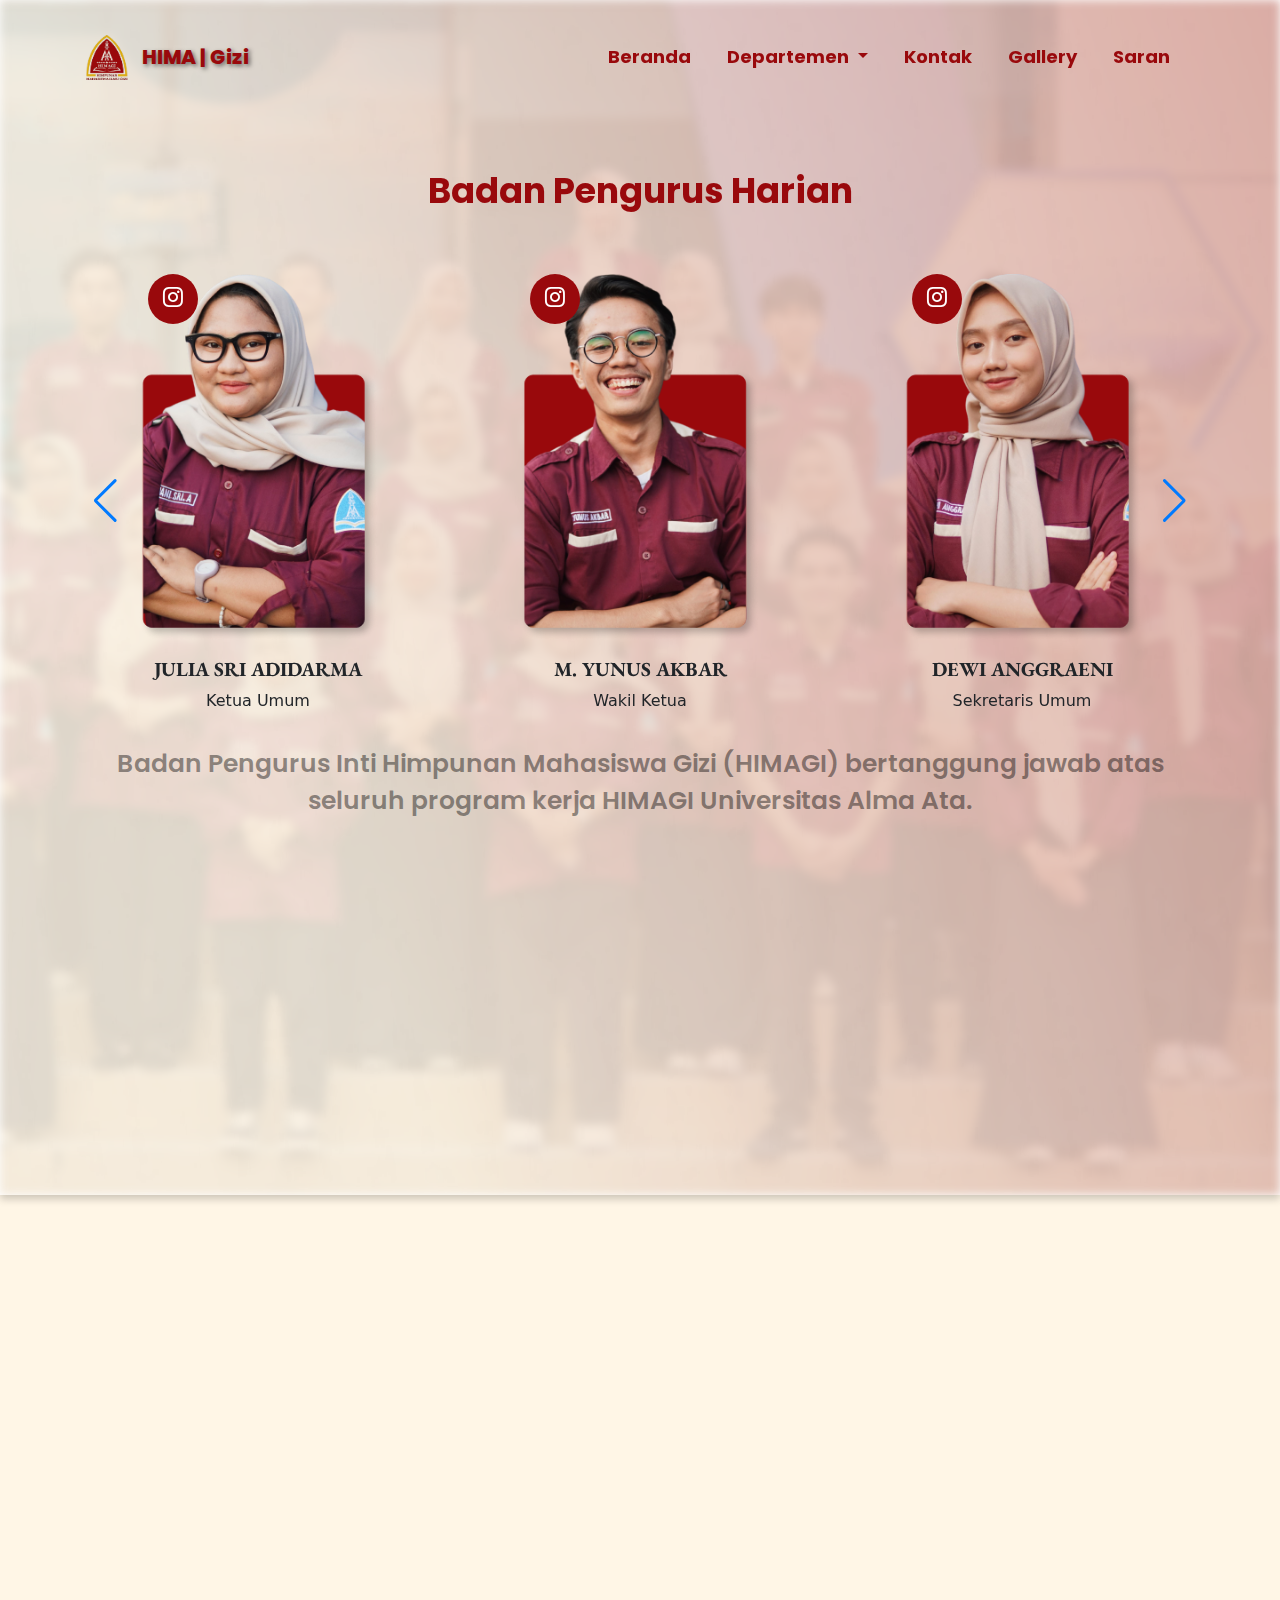
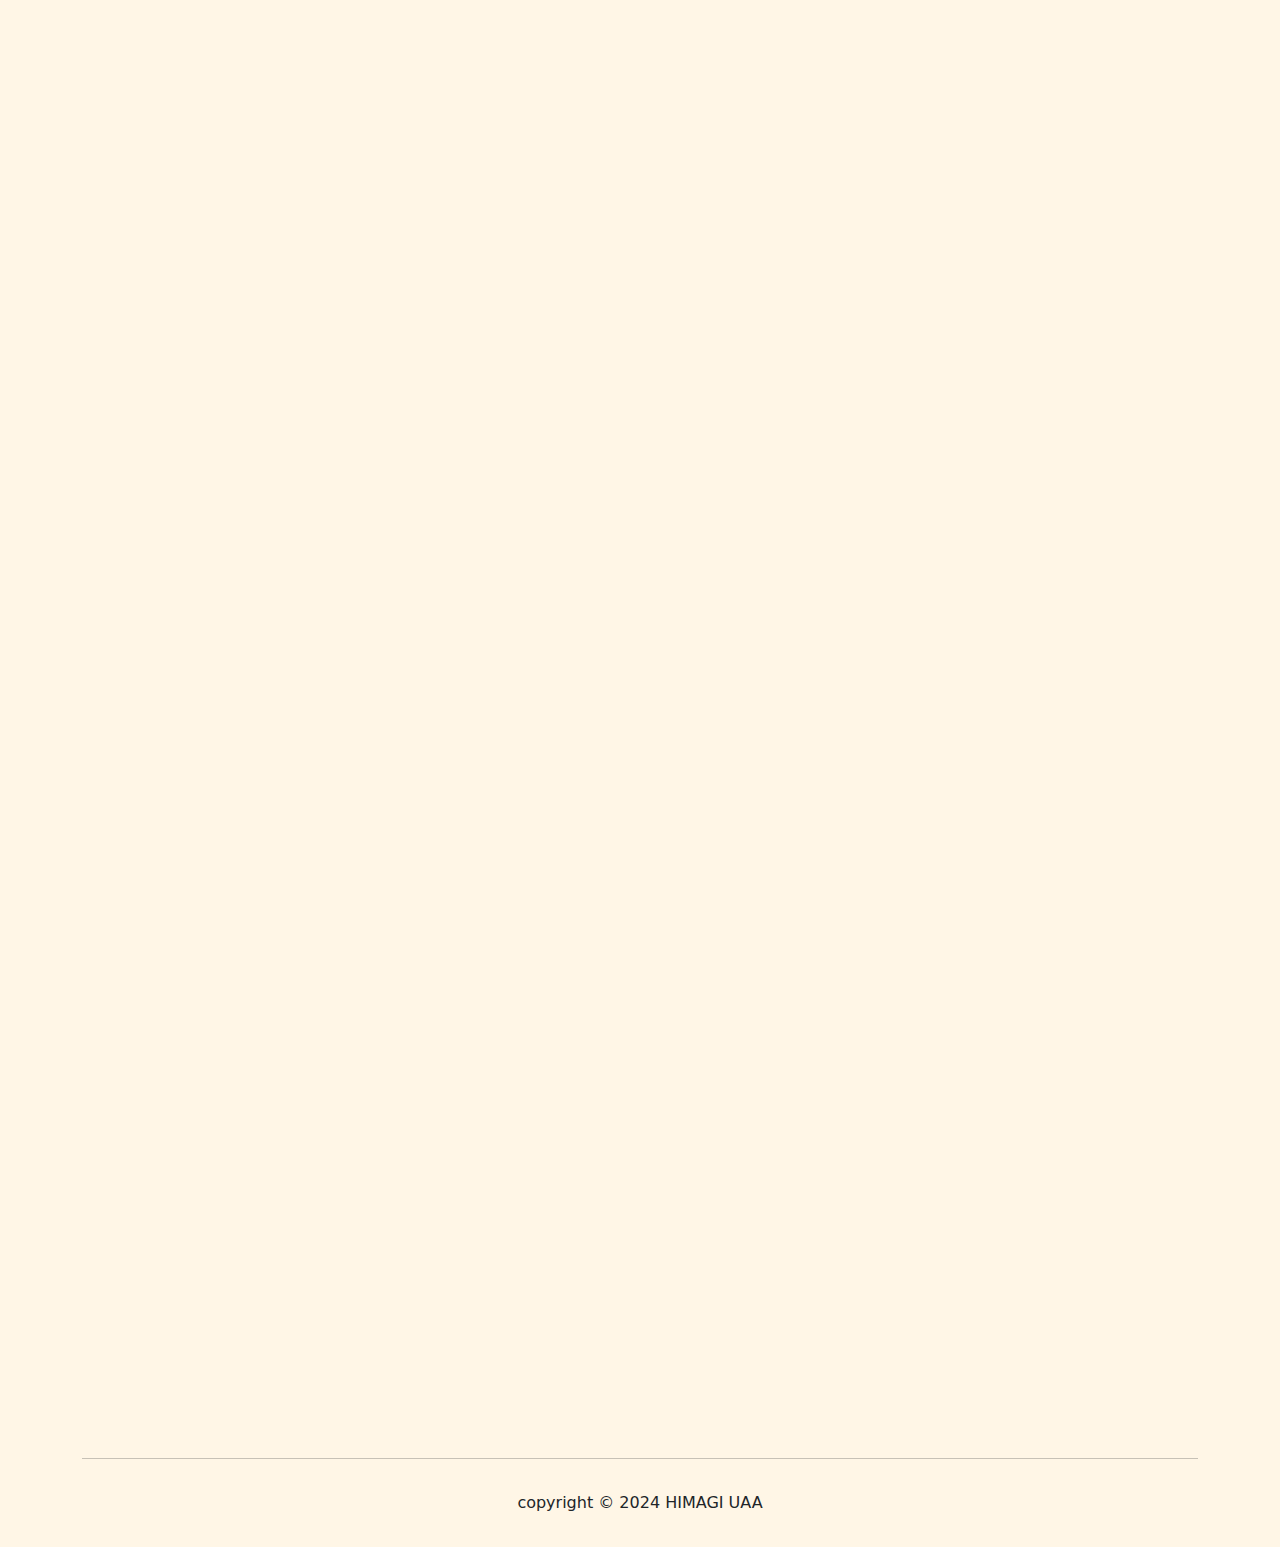
==== BPH.html @ 3f2b909d "Web HimagiUAA First Commit" ====
<!DOCTYPE html>
<html lang="en">

<head>
    <meta charset="UTF-8">
    <meta name="viewport" content="width=device-width, initial-scale=1.0">
    <title>Badan Pengurus Harian</title>

    <link rel="icon" type="image/x-icon" href="assets/logo.png">
    <link rel="stylesheet" href="css/style.css">
    <link rel="stylesheet" href="css/responsif.css">
    <link rel="stylesheet" href="css/style-divisi.css">
    <link rel="shortcut icon" href="assets/LogoHimaPSY.png" type="image/x-icon">

    <!-- bootstrap -->
    <link href="https://cdn.jsdelivr.net/npm/bootstrap@5.3.3/dist/css/bootstrap.min.css" rel="stylesheet"
        integrity="sha384-QWTKZyjpPEjISv5WaRU9OFeRpok6YctnYmDr5pNlyT2bRjXh0JMhjY6hW+ALEwIH" crossorigin="anonymous">
    <script src="https://cdn.jsdelivr.net/npm/bootstrap@5.3.3/dist/js/bootstrap.bundle.min.js"
        integrity="sha384-YvpcrYf0tY3lHB60NNkmXc5s9fDVZLESaAA55NDzOxhy9GkcIdslK1eN7N6jIeHz"
        crossorigin="anonymous"></script>

    <!-- Boostrap Icons -->
    <link rel="stylesheet" href="https://cdn.jsdelivr.net/npm/bootstrap-icons@1.11.3/font/bootstrap-icons.min.css">

    <!-- Hover CSS -->
    <link rel="stylesheet" href="css/hover-min.css">
    <link rel="stylesheet" href="css/hover.css">

    <!-- AOS -->
    <link rel="stylesheet" href="https://unpkg.com/aos@next/dist/aos.css" />

    <!-- Swiper Js -->
    <link rel="stylesheet" href="https://cdn.jsdelivr.net/npm/swiper@11/swiper-bundle.min.css" />

    <!-- Google Font -->
    <link rel="preconnect" href="https://fonts.googleapis.com">
    <link rel="preconnect" href="https://fonts.gstatic.com" crossorigin>
    <link
        href="https://fonts.googleapis.com/css2?family=Poppins:ital,wght@0,100;0,200;0,300;0,400;0,500;0,600;0,700;0,800;0,900;1,100;1,200;1,300;1,400;1,500;1,600;1,700;1,800;1,900&display=swap"
        rel="stylesheet">

    <!-- Google Font Untuk Nama -->
    <link rel="preconnect" href="https://fonts.googleapis.com">
    <link rel="preconnect" href="https://fonts.gstatic.com" crossorigin>
    <link href="https://fonts.googleapis.com/css2?family=EB+Garamond:ital,wght@0,400..800;1,400..800&display=swap"
        rel="stylesheet">

    <!-- Font Awesome -->
    <link rel="stylesheet" href="https://cdnjs.cloudflare.com/ajax/libs/font-awesome/5.15.4/css/all.min.css">
    <!-- Your custom CSS file -->
    <link rel="stylesheet" href="path/to/your/custom.css">


    <style>
        #hero .container-fluid {
            padding-bottom: 200px;
        }

        .btn-instagram {
            position: absolute;
            /* bottom: 0px; */
            left: 10px;
            display: inline-block;
            width: 50px;
            height: 50px;
            background-color: #99090C;
            color: white;
            border-radius: 50%;
            text-align: center;
            /* line-height: 40px; */
            font-size: 20px;
            transition: background-color 0.3s;
        }

        .btn-instagram:hover {
            background-color: #fff;
        }

        .btn-instagram i {
            vertical-align: middle;
        }
    </style>
</head>

<body>
    <!-- Hero Section Start -->
    <section id="hero">
        <div class="container-fluid">
            <!-- Navbar Start -->
            <nav class="navbar navbar-expand-lg bg-body-tranparant">
                <div class="container">
                    <a class="navbar-brand" href="index.html">
                        <img src="assets/logo.png" alt="Logo" width="50" height="45"
                            class="d-inline-block align-text-top">
                        <span>HIMA | Gizi</span>
                    </a>
                    <button class="navbar-toggler" type="button" data-bs-toggle="collapse"
                        data-bs-target="#navigasi-bar" aria-controls="navbarSupportedContent" aria-expanded="false"
                        aria-label="Toggle navigation">
                        <span class="navbar-toggler-icon"></span>
                    </button>
                    <div class="collapse navbar-collapse justify-content-end" id="navigasi-bar">
                        <ul class="navbar-nav me-end mb-2 mb-lg-0 ">

                            <li class="nav-item">
                                <a class="nav-link hvr-underline-from-left" aria-current="page"
                                    href="index.html">Beranda</a>
                            </li>
                            <li class="nav-item dropdown">
                                <a class="nav-link dropdown-toggle hvr-underline-from-left" href="#" role="button"
                                    data-bs-toggle="dropdown" aria-expanded="false">
                                    Departemen
                                </a>
                                <ul class="dropdown-menu">
                                    <li><a class="dropdown-item" href="BPH.html">Badan Pengurus Harian</a></li>
                                    <hr class="dropdown-divider">
                                    <li><a class="dropdown-item" href="HR.html">Human Resource</a></li>
                                    <li><a class="dropdown-item" href="SC.html">Social Concern</a></li>
                                    <li><a class="dropdown-item" href="PR.html">Public Relation</a></li>
                                    <li><a class="dropdown-item" href="ES.html">Education and Science</a></li>
                                    <li><a class="dropdown-item" href="entre.html">Entrepreneurship</a></li>
                                    <li><a class="dropdown-item" href="IC.html">Infomation & Communication</a></li>
                                </ul>
                            </li>
                            <li class="nav-item">
                                <a class="nav-link hvr-underline-from-left" aria-current="page"
                                    href="#footer">Kontak</a>
                            </li>
                            <li class="nav-item">
                                <a class="nav-link hvr-underline-from-left" aria-current="page"
                                    href="gallery.html">Gallery</a>
                            </li>
                            <li class="nav-item">
                                <a class="nav-link hvr-underline-from-left" aria-current="page"
                                    href="saran.html">Saran</a>
                            </li>

                        </ul>
                    </div>
                </div>
            </nav>
            <!-- Navbar End -->

            <!-- Banner Start -->
            <div class="container banner">
                <div class="container">
                    <div class="row align-items-center box-title">
                        <div class="col-12 text-center ">
                            <h1 class="hvr-underline-from-left">Badan Pengurus Harian</h1>
                        </div>
                    </div>
                    <div class="row align-items-center mt-5">
                        <div class="col-12">

                            <!-- Swiper -->
                            <div class="swiper mySwiper">
                                <div class="swiper-wrapper text-center">
                                    <div class="swiper-slide">
                                        <div class="card bg-transparent hvr-float"
                                            style="width: 15rem; border: none; position: relative;">
                                            <img src="assets/bph/1.png" class="card-img-top rounded-3" alt="...">
                                            <a href="https://www.instagram.com/juliaa_darmaa/" class="btn btn-instagram"
                                                target="_blank">
                                                <i class="bi bi-instagram"></i>
                                            </a>
                                            <div class="card-body text-center">
                                                <h5 class="card-title">JULIA SRI ADIDARMA</h5>
                                                <p class="card-text">Ketua Umum</p>
                                            </div>
                                        </div>
                                    </div>
                                    <div class="swiper-slide ">
                                        <div class="card bg-transparent hvr-float" style="width: 15rem; border: none;">
                                            <img src="assets/bph/2.png" class="card-img-top rounded-3" alt="...">
                                            <a href="https://www.instagram.com/mohmakbarr/" class="btn btn-instagram"
                                                target="_blank">
                                                <i class="bi bi-instagram"></i>
                                            </a>
                                            <div class="card-body text-center">
                                                <h5 class="card-title">M. YUNUS AKBAR</h5>
                                                <p class="card-text">Wakil Ketua</p>
                                            </div>
                                        </div>
                                    </div>
                                    <div class="swiper-slide ">
                                        <div class="card bg-transparent hvr-float" style="width: 15rem; border: none;">
                                            <img src="assets/bph/6.png" class="card-img-top rounded-3" alt="...">
                                            <a href="https://www.instagram.com/dewiianggr/" class="btn btn-instagram"
                                                target="_blank">
                                                <i class="bi bi-instagram"></i>
                                            </a>
                                            <div class="card-body text-center">
                                                <h5 class="card-title">DEWI ANGGRAENI</h5>
                                                <p class="card-text">Sekretaris Umum</p>
                                            </div>
                                        </div>
                                    </div>
                                    <div class="swiper-slide ">
                                        <div class="card bg-transparent hvr-float" style="width: 15rem; border: none;">
                                            <img src="assets/bph/4.png" class="card-img-top rounded-3" alt="...">
                                            <a href="https://instagram.com/najeng.a/" class="btn btn-instagram"
                                                target="_blank">
                                                <i class="bi bi-instagram"></i>
                                            </a>
                                            <div class="card-body text-center">
                                                <h5 class="card-title">NOER AJENG ASYIFA</h5>
                                                <p class="card-text">Bendahara Umum</p>
                                            </div>
                                        </div>
                                    </div>
                                    <div class="swiper-slide ">
                                        <div class="card bg-transparent hvr-float" style="width: 15rem; border: none;">
                                            <img src="assets/bph/5.png" class="card-img-top rounded-3" alt="...">
                                            <a href="https://www.instagram.com/its_meethaa/" class="btn btn-instagram" target="_blank">
                                                <i class="bi bi-instagram"></i>
                                            </a>
                                            <div class="card-body text-center">
                                                <h5 class="card-title">ATHA SALSABILA</h5>
                                                <p class="card-text">Sekretaris 1</p>
                                            </div>
                                        </div>
                                    </div>
                                    <div class="swiper-slide ">
                                        <div class="card bg-transparent hvr-float" style="width: 15rem; border: none;">
                                            <img src="assets/bph/3.png" class="card-img-top rounded-3" alt="...">
                                            <a href="https://www.instagram.com/indahopppp/" class="btn btn-instagram" target="_blank">
                                                <i class="bi bi-instagram"></i>
                                            </a>
                                            <div class="card-body text-center">
                                                <h5 class="card-title">INDAH OP</h5>
                                                <p class="card-text">Bendahara 1</p>
                                            </div>
                                        </div>
                                    </div>
                                </div>
                                <div class="swiper-button-next"></div>
                                <div class="swiper-button-prev"></div>
                            </div>

                        </div>
                        <div class="col-12 describe mt-3">
                            <p class="text-center ">Badan Pengurus Inti Himpunan Mahasiswa Gizi
                                (HIMAGI) bertanggung jawab atas seluruh program kerja
                                HIMAGI Universitas Alma Ata. </p>
                        </div>
                    </div>
                </div>
            </div>
            <!-- Banner End -->
        </div>

    </section>
    <!-- Hero Section End -->

    <!-- Program Kerja Start -->
    <section id="program">
        <div class="container Kerja">

            <div class="row align-items-center title">
                <div class="col-12 text-center" data-aos="fade-up" data-aos-duration="3000"
                    data-aos-anchor-placement="top-center">
                    <h1>Program Kerja</h1>
                </div>
            </div>

            <!-- Row 1 -->
            <div class="row align-items-center visimisi jarak">
                <!-- Modal 1 -->
                <div class="col-lg-6 col-md-12 col-sm-12 d-flex justify-content-center position-relative">
                    <!-- Title above the image -->
                    <div class="image-title" data-aos="fade-up" data-aos-duration="3000"
                        data-aos-anchor-placement="top-center">Lorem
                        ipsum dolor sit amet consectetur adipisicing elit.
                        Nostrum, est iste quia itaque atque similique! Animi facere molestiae neque totam?</div>
                    <!-- Trigger the Modal -->
                    <img class="modal-trigger" data-target="#modal1" src="assets/divisi/BPI.png" alt="Program Kerja"
                        style="width: 25rem; height: 350px;" data-aos="fade-up" data-aos-duration="3000"
                        data-aos-anchor-placement="top-center">

                    <!-- The Modal -->
                    <div id="modal1" class="modal">
                        <!-- The Close Button -->
                        <span class="close" data-target="#modal1">&times;</span>
                        <!-- Modal Content (The Image) -->
                        <img class="modal-content" id="img01">
                        <!-- Modal Caption (Image Text) -->
                        <div class="caption">Teks singkat untuk modal 4</div>
                    </div>
                </div>
                <!-- Modal 2 -->
                <div class="col-lg-6 col-md-12 col-sm-122 d-flex justify-content-center position-relative">
                    <!-- Title above the image -->
                    <div class="image-title" data-aos="fade-up" data-aos-duration="3000"
                        data-aos-anchor-placement="top-center">Lorem ipsum dolor sit amet consectetur adipisicing elit.
                        Nostrum, est iste quia itaque atque similique! Animi facere molestiae neque totam?</div>
                    <!-- Trigger the Modal -->
                    <img class="modal-trigger" data-target="#modal2" src="assets/almaata.png" alt="Program Kerja"
                        style="width: 25rem; height: 350px;" data-aos="fade-up" data-aos-duration="3000"
                        data-aos-anchor-placement="top-center">

                    <!-- The Modal -->
                    <div id="modal2" class="modal">
                        <!-- The Close Button -->
                        <span class="close" data-target="#modal2">&times;</span>
                        <!-- Modal Content (The Image) -->
                        <img class="modal-content" id="img02">
                        <!-- Modal Caption (Image Text) -->
                        <div class="caption">Teks singkat untuk modal 4</div>
                    </div>
                </div>
            </div>

            <!-- Row 2 -->
            <div class="row align-items-center visimisi jarak">
                <!-- Modal 3 -->
                <div class="col-lg-6 col-md-12 col-sm-12 d-flex justify-content-center position-relative">
                    <!-- Title above the image -->
                    <div class="image-title" data-aos="fade-up" data-aos-duration="3000"
                        data-aos-anchor-placement="top-center">Lorem ipsum dolor sit amet consectetur, adipisicing elit.
                        Debitis, esse.</div>
                    <!-- Trigger the Modal -->
                    <img class="modal-trigger" data-target="#modal3" src="assets/almaata.png" alt="Program Kerja"
                        style="width: 25rem; height: 350px;" data-aos="fade-up" data-aos-duration="3000"
                        data-aos-anchor-placement="top-center">

                    <!-- The Modal -->
                    <div id="modal3" class="modal">
                        <!-- The Close Button -->
                        <span class="close" data-target="#modal3">&times;</span>
                        <!-- Modal Content (The Image) -->
                        <img class="modal-content" id="img03">
                        <!-- Modal Caption (Image Text) -->
                        <div class="caption">Teks singkat untuk modal 4</div>
                    </div>
                </div>
                <!-- Modal 4 -->
                <div class="col-lg-6 col-md-12 col-sm-122 d-flex justify-content-center position-relative">
                    <!-- Title above the image -->
                    <div class="image-title" data-aos="fade-up" data-aos-duration="3000"
                        data-aos-anchor-placement="top-center">Lorem ipsum dolor sit amet consectetur adipisicing elit.
                        Explicabo, veniam.</div>
                    <!-- Trigger the Modal -->
                    <img class="modal-trigger" data-target="#modal4" src="assets/almaata.png" alt="Program Kerja"
                        style="width: 25rem; height: 350px;" data-aos="fade-up" data-aos-duration="3000"
                        data-aos-anchor-placement="top-center">

                    <!-- The Modal -->
                    <div id="modal4" class="modal">
                        <!-- The Close Button -->
                        <span class="close" data-target="#modal4">&times;</span>
                        <!-- Modal Content (The Image) -->
                        <img class="modal-content" id="img04">
                        <!-- Modal Caption (Image Text) -->
                        <div class="caption">Teks singkat untuk modal 4</div>
                    </div>
                </div>
            </div>

            <!-- Row 3 -->
            <div class="row align-items-center visimisi jarak">
                <!-- Modal 5 -->
                <div class="col-lg-6 col-md-12 col-sm-12 d-flex justify-content-center position-relative">
                    <!-- Title above the image -->
                    <div class="image-title" data-aos="fade-up" data-aos-duration="3000"
                        data-aos-anchor-placement="top-center">Lorem ipsum dolor sit amet consectetur adipisicing elit.
                        Sit quas aliquid itaque, ipsum repudiandae nostrum deserunt magnam tempore optio dolores, nemo
                        molestias voluptate cupiditate alias id nulla quisquam? Doloribus, culpa?</div>
                    <!-- Trigger the Modal -->
                    <img class="modal-trigger" data-target="#modal5" src="assets/almaata.png" alt="Program Kerja"
                        style="width: 25rem; height: 350px;" data-aos="fade-up" data-aos-duration="3000"
                        data-aos-anchor-placement="top-center">

                    <!-- The Modal -->
                    <div id="modal5" class="modal">
                        <!-- The Close Button -->
                        <span class="close" data-target="#modal5">&times;</span>
                        <!-- Modal Content (The Image) -->
                        <img class="modal-content" id="img05">
                        <!-- Modal Caption (Image Text) -->
                        <div class="caption">Teks singkat untuk modal 4</div>
                    </div>
                </div>
                <!-- Modal 6 -->
                <div class="col-lg-6 col-md-12 col-sm-122 d-flex justify-content-center position-relative">
                    <!-- Title above the image -->
                    <div class="image-title" data-aos="fade-up" data-aos-duration="3000"
                        data-aos-anchor-placement="top-center">Lorem ipsum dolor sit amet consectetur adipisicing elit.
                        Sint eum nobis dolor corporis ducimus repellendus repellat id quis error, aliquid voluptate
                        quibusdam nesciunt accusantium necessitatibus quo odit similique dicta aliquam!</div>
                    <!-- Trigger the Modal -->
                    <img class="modal-trigger" data-target="#modal6" src="assets/almaata.png" alt="Program Kerja"
                        style="width: 25rem; height: 350px;" data-aos="fade-up" data-aos-duration="3000"
                        data-aos-anchor-placement="top-center">

                    <!-- The Modal -->
                    <div id="modal6" class="modal">
                        <!-- The Close Button -->
                        <span class="close" data-target="#modal6">&times;</span>
                        <!-- Modal Content (The Image) -->
                        <img class="modal-content" id="img06">
                        <!-- Modal Caption (Image Text) -->
                        <div class="caption">Teks singkat untuk modal 4</div>
                    </div>
                </div>
            </div>


        </div>
    </section>
    <!-- Program Kerja End -->

    <button id="scrollToTopBtn" title="Go to top"><i class="bi bi-arrow-up-short hvr-float"></i></button>

    <!-- Footer Start  -->
    <footer id="footer">
        <div class="container">
            <div class="row align-items-center">
                <div class="col-12 title text-center" data-aos="fade-up" data-aos-duration="3000">
                    <h3 class="mb-3 text-center">Kabinet Abhipraya
                        Estungkara</h3>
                    <!-- <i class="bi bi-telephone-fill hvr-float"></i> <a
                            href="https://wa.me/62878-7284-4227">+62-878-7284-4227</a> <br> -->
                    <i class="bi bi-chat-left-dots-fill hvr-float"></i> <a
                        href="mailto:himapsy.almaata@gmail.com">himagizi.almaata@gmail.com</a>
                    <div class="col-lg-12 col-md-12 col-sm-12 mt-3">
                        <div class="container icon">
                            <a href="https://www.instagram.com/himagi_almaata/"><i
                                    class="bi bi-instagram hvr-float"></i></a>
                            <a href="https://x.com/himagialmaata"><i class="bi bi-twitter hvr-float"></i></a>
                            <a href="https://www.tiktok.com/@himagialmaata"><i class="bi bi-tiktok hvr-float"></i></a>
                            <a href="https://www.youtube.com/@himagialmaataofficial7148"><i
                                    class="bi bi-youtube hvr-float"></i></a>
                        </div>
                    </div>
                </div>

            </div>
            <hr>
            <div class="row p-3">
                <div class="col-12 text-center">
                    <p>copyright &copy; 2024 HIMAGI UAA</p>
                </div>
            </div>
        </div>
    </footer>
    <!-- Footer Start  -->

    <!-- ############################################################################ -->
    <!-- Swiper JS -->
    <script src="https://cdn.jsdelivr.net/npm/swiper@11/swiper-bundle.min.js"></script>

    <!-- Initialize Swiper -->
    <script src="js/script.js"></script>

    <script src="https://unpkg.com/aos@next/dist/aos.js"></script>
    <script>
        AOS.init();
    </script>

</body>

</html>
---- css/style.css ----
@import url("https://cdn.jsdelivr.net/npm/bootstrap-icons@1.11.3/font/bootstrap-icons.min.css");


#scrollToTopBtn {
    display: none;
    /* Disembunyikan secara default */
    position: fixed;
    /* Posisi tetap di kanan bawah */
    bottom: 20px;
    /* Jarak dari bawah */
    right: 50px;
    /* Jarak dari kanan */
    z-index: 99;
    /* Pastikan tombol berada di atas konten lainnya */
    font-size: 20px;
    /* Ukuran font */
    border: none;
    /* Tanpa border */
    outline: none;
    /* Tanpa outline */
    background-color: #DAAA0F;
    /* Warna background */
    color: white;
    /* Warna teks */
    cursor: pointer;
    /* Mengubah kursor menjadi pointer */
    padding: 10px 15px;
    /* Padding */
    border-radius: 50%;
    /* Membuat tombol bulat */
    transition: opacity 0.3s;
    /* Transisi untuk efek kemunculan */
}

#scrollToTopBtn:hover {
    background-color: #99090C;
}

#hero {
    margin: 0;
    padding: 0;
}

#hero .container-fluid {
    position: relative;
    padding: 20px;
    box-shadow: 0 4px 8px rgba(0, 0, 0, 0.2);
    overflow: hidden;
}

#hero .container-fluid::before {
    content: "";
    position: absolute;
    top: 0;
    left: 0;
    width: 100%;
    height: 100%;
    background-image: url('../assets/hero/BG\ HERO.png');
    /* Replace with your image path */
    background-size: cover;
    background-position: center;
    filter: blur(5px);
    z-index: -1;
    /* Ensures the pseudo-element is behind the content */
}

#hero .navbar {
    padding: 10px 20px 10px 20px;
}

#hero .navbar .navbar-brand span {
    font-family: Poppins;
    font-size: 20px;
    font-weight: 800;
    line-height: 22.5px;
    text-align: left;
    margin-left: 10px;
    color: #99090C;
    text-shadow: 2px 2px 4px rgba(0, 0, 0, 0.5);
}

#hero .navbar .collapse .navbar-nav {
    padding: 1rem;
}

#hero .navbar .collapse .nav-link {
    font-family: Poppins;
    font-size: 18px;
    font-weight: 600;
    line-height: 22.5px;
    text-align: left;
}

#hero .navbar .collapse .nav-link {
    margin-right: 20px;
    font-weight: 700;
    color: #99090C;
}

#hero .navbar .navbar-brand {
    display: flex;
    align-items: center;
}

#hero .banner {
    padding: 100px 0 100px 0;
}

#hero .title h1, #hero .title .title-welcome, #hero .title .title-AlmaAta {
    span {
        width: 100%;
        float: left;
        -webkit-clip-path: polygon(100% 0, 100% 100%, 0 100%, 0 80%);
        clip-path: polygon(100% 0, 100% 100%, 0 100%, 0 80%);
        transform: translateY(-50px);
        opacity: 0;
        animation-name: titleAnimation;
        animation-timing-function: ease;
        animation-duration: 5s;
        animation-iteration-count: infinite;
    }
}

#hero .title h1 span {
    animation-delay: 0.6s;
    -webkit-animation-fill-mode: forwards;

    &:first-child {
        animation-delay: 0.7s;
    }

    &:last-child {
        animation-delay: 0.5s;
    }
}

@keyframes titleAnimation {
    0% {
        transform: translateY(-50px);
        opacity: 0;
        -webkit-clip-path: polygon(100% 0, 100% 100%, 0 100%, 0 80%);
        clip-path: polygon(100% 0, 100% 100%, 0 100%, 0 80%);
    }

    20% {
        transform: translateY(0);
        opacity: 1;
        -webkit-clip-path: polygon(100% 0, 100% 100%, 0 100%, 0 15%);
        clip-path: polygon(100% 0, 100% 100%, 0 100%, 0 15%);
    }

    80% {
        transform: translateY(0);
        opacity: 1;
        -webkit-clip-path: polygon(100% 0, 100% 100%, 0 100%, 0 15%);
        clip-path: polygon(100% 0, 100% 100%, 0 100%, 0 15%);
    }

    100% {
        transform: translateY(50px);
        opacity: 0;
        -webkit-clip-path: polygon(100% 0, 100% -0%, 0 100%, 0 100%);
        clip-path: polygon(100% 0, 100% -0%, 0 100%, 0 100%);

    }
}

#hero .title h1 {
    font-family: "Poppins", sans-serif;
    font-weight: 800;
    font-size: 65px;
    line-height: 67.5px;
    font-style: normal;
    padding: 0 50px 0 0;
    color: #99090C;
    text-shadow: 2px 2px 4px rgba(0, 0, 0, 0.5);
}

#hero .title .title-welcome {
    font-family: "Poppins", sans-serif;
    font-weight: 500;
    font-size: 35px;
    line-height: 37.5px;
    font-style: normal;
    color: #DAAA0F;
    text-shadow: 2px 2px 4px rgba(0, 0, 0, 0.5);
}

#hero .title .title-AlmaAta {
    font-family: "Poppins", sans-serif;
    font-weight: 600;
    font-size: 25px;
    line-height: 37.5px;
    font-style: normal;
    color: #99090C;
    text-shadow: 2px 2px 4px rgba(0, 0, 0, 0.5);
}

#hero .btn-banner {
    margin-top: 50px;
    font-family: "Poppins", sans-serif;
    font-weight: 700;
    font-size: 18px;
    line-height: 27px;
    font-style: normal;
    padding: 10px 50px 10px 50px;
    border-radius: 10px;
    background-color: #99090C;
    box-shadow: 2px 2px 4px rgba(0, 0, 0, 0.5);
}

#tentang-kami {
    position: relative;
    background: linear-gradient(to bottom, rgba(232, 188, 180, 0.5), rgba(232, 188, 180, 1));
}

#tentang-kami::before {
    content: "";
    position: absolute;
    top: 0;
    left: 0;
    width: 100%;
    height: 100%;
    background: url('../assets/tentangKami/BG_TENTANG_KAMI.png') no-repeat center center;
    background-size: cover;
    filter: blur(10px);
    z-index: -1;
}

.container-fluid.tentang {
    position: relative;
    z-index: 1;
}


#hero .btn-banner a {
    text-decoration: none;
    color: #fff;
}

#tentang-kami .btn-group a {
    background-color: #99090C;
}

#tentang-kami .container-fluid {
    padding: 20px;
}

#tentang-kami .tentang, #c .Kerja {
    padding: 100px 0 100px 0;
}

#tentang-kami .tentang h1 {
    font-family: "Poppins", sans-serif;
    font-weight: 700;
    font-size: 35px;
    font-style: normal;
    color: #99090C;
}

#tentang-kami .tentang .image-box {
    background-position: center;
    background-repeat: no-repeat;
    background-size: cover;
}

#tentang-kami .tentang .title-box {
    font-family: "Poppins", sans-serif;
    font-weight: 400;
    font-size: 20px;
    font-style: normal;
    padding: 0 50px 0 0;
}

#tentang-kami .tentang .describe {
    margin-top: 100px;
}

/* title styles */
#tentang-kami span {
    position: relative;
    overflow: hidden;
    display: block;
    line-height: 1.2;
    text-align: justify;
}

#tentang-kami span::after {
    content: '';
    position: absolute;
    top: 0;
    right: 0;
    width: 100%;
    height: 100%;
    background: #99090C;
    animation: a-ltr-after 2s cubic-bezier(.77, 0, .18, 1) forwards;
    transform: translateX(-101%);
}

#tentang-kami span::before {
    content: '';
    position: absolute;
    top: 0;
    right: 0;
    width: 100%;
    height: 100%;
    animation: a-ltr-before 2s cubic-bezier(.77, 0, .18, 1) forwards;
    transform: translateX(0);
}

#tentang-kami span:nth-of-type(1)::before,
#tentang-kami span:nth-of-type(1)::after {
    animation-delay: 1s;
}

#tentang-kami span:nth-of-type(2)::before,
#tentang-kami span:nth-of-type(2)::after {
    animation-delay: 2.5s;
}

@keyframes a-ltr-after {
    0% {
        transform: translateX(-100%)
    }

    100% {
        transform: translateX(101%)
    }
}

@keyframes a-ltr-before {
    0% {
        transform: translateX(0)
    }

    100% {
        transform: translateX(200%)
    }
}

#tentang-kami .tentang .visimisi {
    margin-top: 100px;
}

#tentang-kami .tentang .card,
#program .Kerja .card {
    background-image: url(../assets/almaata.png);
    display: flex;
    align-items: center;
    justify-content: center;
}

#tentang-kami .tentang .card:hover,
#program .Kerja .card:hover {
    opacity: 0.5;
}

#tentang-kami .tentang .card .card-text,
#program .Kerja .card .card-text {
    color: #fff;
}

#tentang-kami .tentang .card-body,
#program .Kerja .card-body {
    display: flex;
    align-items: center;
    justify-content: center;
}

#tentang-kami .tentang .card-text {
    font-family: "Poppins", sans-serif;
    font-weight: 600;
    font-size: 70px;
    font-style: normal;
}

#program {
    background-color: #FFF6E6;
}

#pengurusInti {
    position: relative;
    z-index: 1;
    background: rgba(255, 255, 255, 0.8);
}

#pengurusInti::before {
    content: "";
    position: absolute;
    top: 0;
    left: 0;
    width: 100%;
    height: 100%;
    background: url('../assets/strukturOrganisasi/BG_STRUKTUR\ ORGANISASI.png') no-repeat center center;
    background-size: cover;
    filter: blur(2px);
    /* Mengatur tingkat blur */
    z-index: -1;
}

.container.pengurus {
    position: relative;
    z-index: 1;
}

#pengurusInti .pengurus {
    padding: 100px 0 100px 0;
}

#pengurusInti .pengurus .slide {
    margin-top: 100px;
}

#program .Kerja .card-text {
    font-family: Poppins;
    font-size: 25px;
    font-weight: 600;
    line-height: 1.6;
    text-align: center;
}

#program .Kerja .card-text span {
    display: block;
}

#divisi {
    background-color: #FFF6E6;
}

#divisi .container {
    padding: 100px 0 100px 0;
}

#divisi .container figcaption {
    margin: -50px 10px 0 10px;
    font-family: "Poppins", sans-serif;
    font-weight: 700;
    font-size: 40px;
    font-style: normal;
    width: 100%;
    color: #99090C;
}

#divisi .container figcaption span {
    font-weight: 400;
    font-size: 35px;
    color: #DAAA0F;
}

#footer {
    padding: 100px 0 50px 0;
    background-color: #FFF6E6;
}

#footer .icon .bi {
    margin-left: 10px;
    font-size: 35px;
}

#footer .row .title h3 {
    display: flex;
    justify-content: center;
    font-family: Poppins;
    font-size: 30px;
    font-weight: 600;
    line-height: 37.5px;
    text-align: left;
    color: #99090C;
}

#footer .row .logo .icon a,
#footer .row .title a {
    text-decoration: none;
    color: black;
    opacity: 0.8;
}
---- css/responsif.css ----
/* ************************************************** SMARTPHONE ************************************************** */
@media (max-width: 480px) {
    body, html {
        overflow-x: hidden;
    }

    #hero .banner {
        padding: 50px 0 50px 0;
    }

    #hero .title .title-welcome {
        width: 100%;
        font-family: "Poppins", sans-serif;
        font-weight: 800;
        font-size: 18px;
        font-style: normal;

    }

    #hero .title .title-AlmaAta {
        font-family: "Poppins", sans-serif;
        font-weight: 500;
        font-size: 20px;
        line-height: 37.5px;
        font-style: normal;
    }

    #hero .title h1 {
        font-family: "Poppins", sans-serif;
        font-weight: 800;
        font-size: 30px;
        line-height: 30px;
        font-style: normal;
    }

    #hero .navbar .collapse {
        text-align: end;
    }

    #hero .navbar .collapse .navbar-nav {
        padding: 0;
    }

    #hero .banner .image {
        margin-top: 1rem;
    }

    #hero .btn-banner {
        margin-top: 10px;
    }

    #tentang-kami .tentang .image-box {
        padding: 0 20px 0 20px;
    }

    #tentang-kami .tentang .image-box img {
        width: 400px;
        height: 250px;
    }

    #tentang-kami .tentang .describe {
        margin-top: 50px;
    }

    #tentang-kami .tentang .visimisi {
        margin-top: 50px;
    }

    #tentang-kami .tentang .visimisi .col-sm-12 {
        padding: 1rem 30px 1rem 30px;
    }

    #tentang-kami .tentang .title-box {
        text-align: justify;
        padding: 0 30px 0 30px;
        margin-top: 1rem;
        font-family: "Poppins", sans-serif;
        font-weight: 400;
        font-size: 15px;
        font-style: normal;
    }

    #pengurusInti .pengurus {
        padding: 50px 20px 0 20px;
    }

    #divisi .container figcaption {
        margin: -70px 10px 0 10px;
        font-family: "Poppins", sans-serif;
        font-weight: 700;
        font-size: 30px;
        font-style: normal;
        width: 100%;
    }

    #footer {
        padding: 0 0 50px 0;
    }

}

/* ************************************************** TABLET ************************************************** */
@media (min-width: 481px) and (max-width: 767px) {}

@media (min-width: 768px) and (max-width: 1024px) {
    #hero .navbar {
        padding: 10px 20px 10px 20px;
    }

    #hero .banner {
        display: flex;
        justify-content: center;
        padding: 50px 0 50px 0;
    }

    #hero .banner .container {
        margin: 0;
        max-width: 769px;
    }

    #hero .banner .container .row {
        display: flex;
        flex-direction: column-reverse;
    }

    #hero .banner .container .row .col-lg-6 {
        flex: 1;
    }

    #hero .title {
        margin-top: 50px;
    }

    #hero .title h1 {
        width: 100%;
        margin: 0;
        font-family: "Poppins", sans-serif;
        font-weight: 600;
        font-size: 25px;
        line-height: 67.5px;
        font-style: normal;
    }

    #hero .title .title-welcome {
        width: 100%;
        font-family: "Poppins", sans-serif;
        font-weight: 800;
        font-size: 30px;
        line-height: 37.5px;
        font-style: normal;
    }

    #hero .title .title-AlmaAta {
        width: 100%;
        font-family: "Poppins", sans-serif;
        font-weight: 600;
        font-size: 25px;
        line-height: 37.5px;
        font-style: normal;
    }

    #hero .title .btn {
        width: 100%;
        margin: 50px 20px 20px 0;
        padding: 10px 50px 10px 50px;
    }

    #hero .image {
        display: flex;
        justify-content: center;
    }

    #hero .image img {
        height: auto;
        width: 100%;
    }

    #tentang-kami .tentang .title-box {
        margin-top: 3rem;
        padding: 20px;
        font-family: "Poppins", sans-serif;
        font-weight: 400;
        font-size: 20px;
        font-style: normal;
        text-align: justify;
    }

    #tentang-kami .tentang .visimisi {
        margin: 0;
        padding: 20px;
    }

    #pengurusInti .pengurus {
        padding: 100px;
    }

    #divisi .container {
        padding: 100px 0 100px 0;
    }

    #divisi .container .bph {
        margin: -200px 10px 0 10px;
        font-family: "Poppins", sans-serif;
        font-weight: 700;
        font-size: 30px;
        font-style: normal;
        width: 100%;
    }

    #divisi .container figcaption {
        margin: -120px 10px 0 10px;
        font-family: "Poppins", sans-serif;
        font-weight: 700;
        font-size: 30px;
        font-style: normal;
        width: 100%;
    }

    #divisi .container figcaption span {
        font-weight: 400;
        font-size: 25px;
    }

    #footer {
        padding: 50px 0 0 0;
    }

    #footer img {
        width: 90px;
        height: 70px;
        top: 31px;
        left: 463px;
        gap: 0px;
        opacity: 0px;
    }

    #footer .icon {
        padding: 20px 0 0 0;
    }

    #footer .icon .bi {
        margin-left: 10px;
        font-size: 35px;
    }

    #footer .row .title h2 {
        display: flex;
        justify-content: center;
        font-family: Poppins;
        font-size: 35px;
        font-weight: 600;
        line-height: 37.5px;
        text-align: left;
    }

}

/* ************************************************** LAPTOP ************************************************** */
---- css/style-divisi.css ----
#hero .navbar {
    padding: 10px 20px 10px 20px;
}

#hero .banner .box-title {
    padding: 0 200px 0 200px;
}

#hero .banner .box-title h1 {
    margin-top: 50px;
    font-family: Poppins;
    font-size: 35px;
    font-weight: 800;
    line-height: 52.5px;
    text-align: left;
    color: #99090C;
}

#hero .banner .box-title p {
    font-family: Poppins;
    font-size: 20px;
    font-weight: 600;
    line-height: 30px;
    text-align: center;
    text-align: justify;
}

#hero .navbar .collapse .navbar-nav {
    text-align: end;
}

#hero .navbar .collapse .navbar-nav {
    padding: 0;
}

#hero .banner .mySwiper .swiper-wrapper {
    margin-right: 20px;
}

#program .Kerja .visimisi {
    margin-top: 100px;
    padding: 0;
}

/* ************************************************** DIVISI ************************************************** */
#hero .banner {
    padding: 20px 0 20px 0;
    height: 100vh;
}

#hero .banner .box-title {
    padding: 0;
}

#program .Kerja {
    padding: 100px 0 100px 0;
}

#hero .banner .box-title h1, #program .Kerja h1, #pengurusInti .title h1 {
    font-family: "Poppins", sans-serif;
    font-weight: 700;
    font-size: 35px;
    font-style: normal;
    color: #99090C;
    text-align: center;
}

#hero .banner .describe p {
    font-family: "Poppins", sans-serif;
    font-weight: 600;
    font-size: 25px;
    font-style: normal;
    color: #0000006c;
    text-align: center;
}

#hero .banner .swiper .card-title {
    font-family: "EB Garamond", serif;
    font-optical-sizing: auto;
    font-weight: bold;
    font-style: normal;
}

/* ************************************************** FOOTER ************************************************** */

#footer {
    padding: 100px 0 0 0;
}

#footer img {
    width: 109px;
    height: 99px;
    top: 31px;
    left: 463px;
    gap: 0px;
    opacity: 0px;
}

#footer .icon .bi {
    margin-left: 10px;
    font-size: 35px;
}

#footer .row .title h2 {
    display: flex;
    justify-content: center;
    font-family: Poppins;
    font-size: 35px;
    font-weight: 600;
    line-height: 37.5px;
    text-align: left;
}

#footer .row .logo .icon a,
#footer .row .title a {
    text-decoration: none;
    color: black;
    opacity: 0.8;
}

/* ************************************************** Responsif ************************************************** */

@media (max-width: 480px) {

    #hero .banner .box-title h1, #program .Kerja h1, #pengurusInti .title h1 {
        font-family: "Poppins", sans-serif;
        font-weight: 700;
        font-size: 30px;
        font-style: normal;
        color: #99090C;
        text-align: center;
    }

    #hero .banner .box-title p {
        font-family: Poppins;
        font-size: 15px;
        font-weight: 400;
        text-align: center;
    }

    #hero .banner {
        padding: 1rem 0 1rem 0;
    }

    #hero .banner .row-form {
        margin-top: 0 !important;
    }

    #hero .banner .box-title {
        text-align: start;
    }

    #program .Kerja .col-sm-12 {
        padding: 1rem 30px 1rem 30px;
    }

    #program .Kerja .visimisi {
        margin-top: 0;
        padding: 0;
    }

    #program .Kerja .jarak {
        margin-top: 100px;
    }

    #footer {
        padding: 0 0 50px 0;
    }

    .center-card {
        display: flex;
        justify-content: center;
    }
}

/* ************************************************** Modal Image ************************************************** */
/* Gaya Umum untuk Judul di atas Gambar */
.image-title {
    position: absolute;
    top: 10px;
    /* Center secara horizontal */
    left: 50%;
    transform: translateX(-50%);
    /*  */
    background-color: rgba(0, 0, 0, 0.8);
    color: #fff;
    /* Padding di sekitar teks */
    padding: 5px 15px;
    /*  */
    border-radius: 5px;
    font-size: 16px;
    /* Ukuran font */
    font-weight: bold;
    /* Teks tebal */
    text-align: left;
    /* Teks rata tengah */
    z-index: 10;
    /* Pastikan di atas gambar */
    max-width: 90%;
    /* Menghindari teks terlalu panjang */
    word-wrap: break-word;
    /* Memecah teks panjang jika perlu */
}

/* Style the Image Used to Trigger the Modal */
.modal-trigger {
    border-radius: 5px;
    cursor: pointer;
    transition: 0.3s;
}

.modal-trigger:hover {
    opacity: 0.7;
}

.modal {
    display: none;
    position: fixed;
    z-index: 1;
    padding-top: 100px;
    left: 0;
    top: 0;
    width: 100%;
    height: 100%;
    background-color: rgb(0, 0, 0);
    /* Fallback color */
    background-color: rgba(0, 0, 0, 0.9);
    /* Black w/ opacity */
}

/* Modal Content (Image) */
.modal-content {
    margin: auto;
    display: block;
    width: 80%;
    max-width: 700px;
    animation-name: zoom;
    animation-duration: 0.6s;
}

.caption {
    margin: auto;
    display: block;
    width: 80%;
    max-width: 700px;
    text-align: center;
    color: #ccc;
    padding: 10px 0;
    height: 150px;
    animation-name: zoom;
    animation-duration: 0.6s;
}

/* Add Animation - Zoom in the Modal */
@keyframes zoom {
    from {
        transform: scale(0);
    }

    to {
        transform: scale(1);
    }
}

/* The Close Button */
.close {
    position: absolute;
    top: 15px;
    right: 35px;
    color: #f1f1f1;
    font-size: 40px;
    font-weight: bold;
    transition: 0.3s;
}

.close:hover,
.close:focus {
    color: #bbb;
    text-decoration: none;
    cursor: pointer;
}

/* 100% Image Width on Smaller Screens */
@media only screen and (max-width: 768px) {
    .modal-content {
        width: 90%;
    }

    .caption {
        font-size: 14px;
        height: auto;
    }

    .image-title {
        font-size: 16px;
        padding: 8px 15px;
    }

    .modal-trigger {
        width: 90%;
    }
}

/* Responsif - Menyesuaikan ukuran font dan padding pada layar ponsel */
@media only screen and (max-width: 480px) {
    .modal-content {
        width: 95%;
    }

    .caption {
        font-size: 12px;
        height: auto;
    }

    .image-title {
        font-size: 14px;
        padding: 6px 10px;
        margin-right: 20px;
    }

    .modal-trigger {
        width: 95%;
        padding: 20px;
    }
}
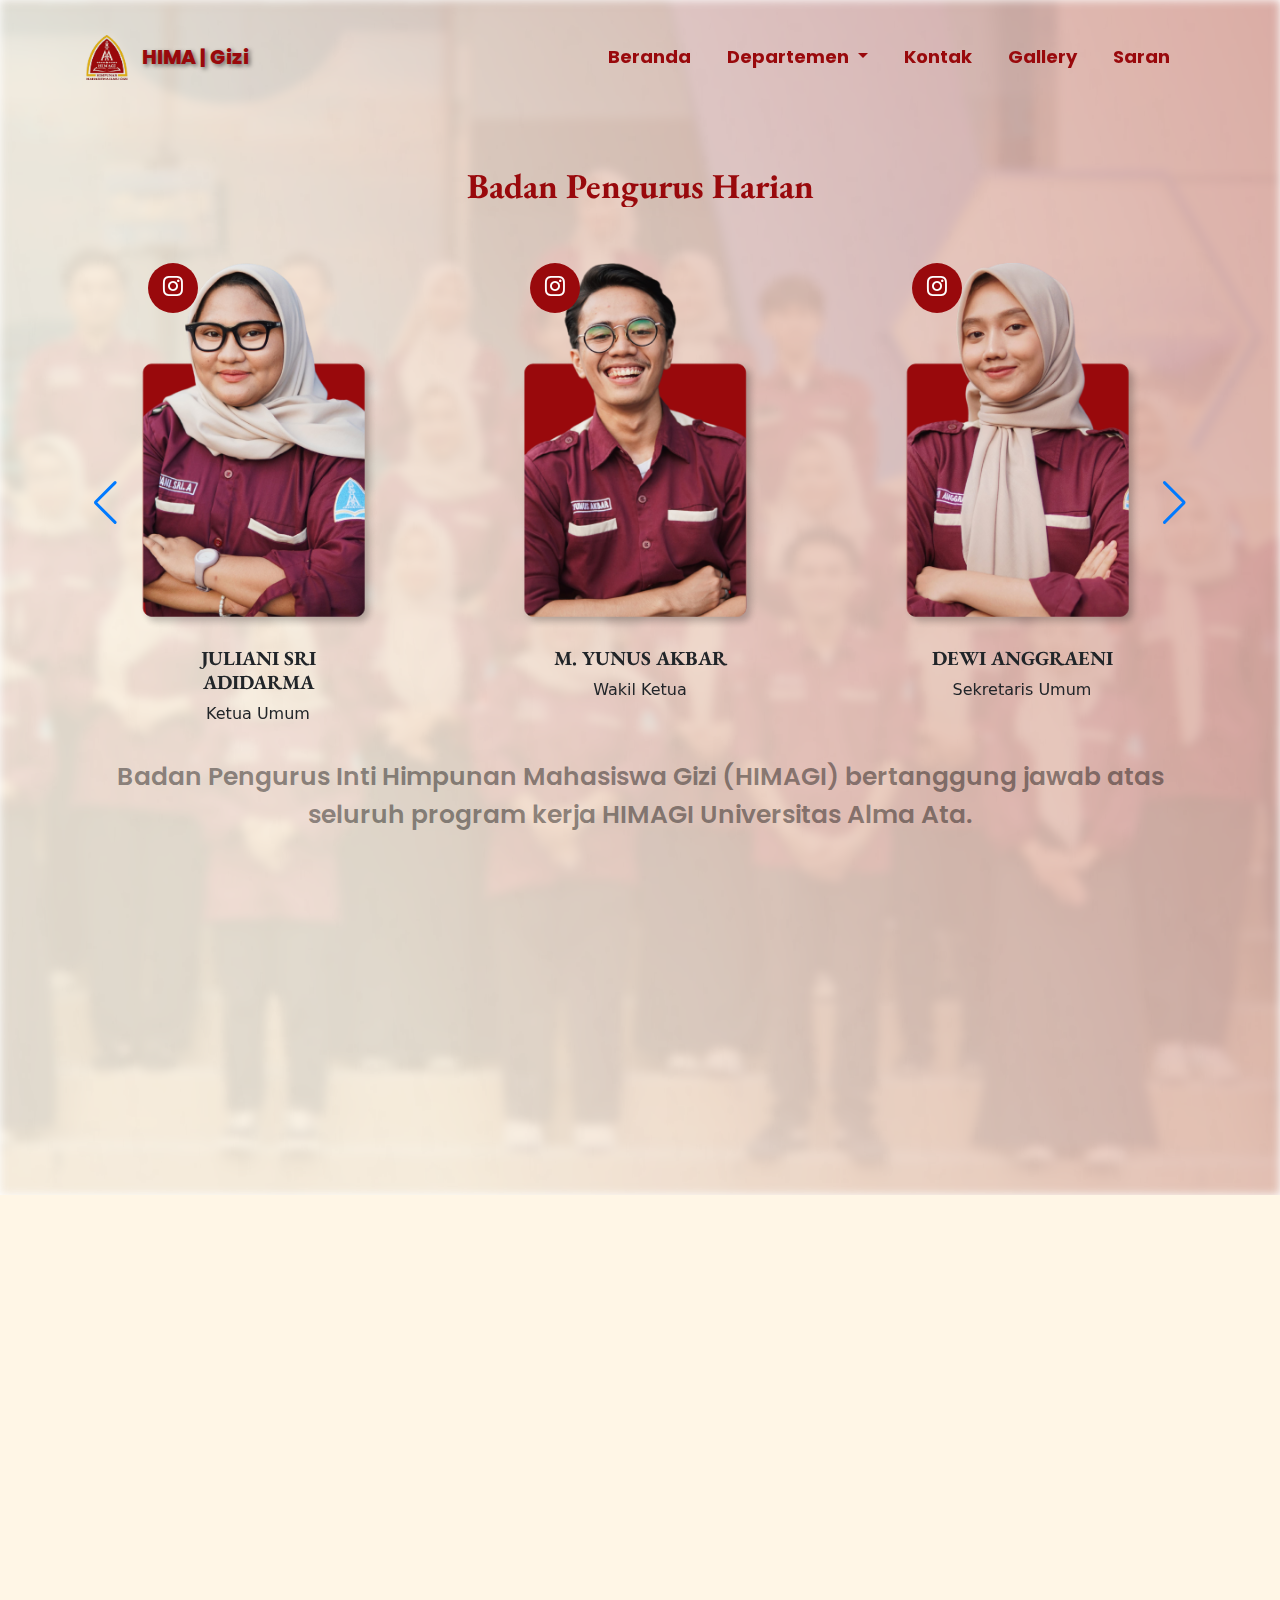
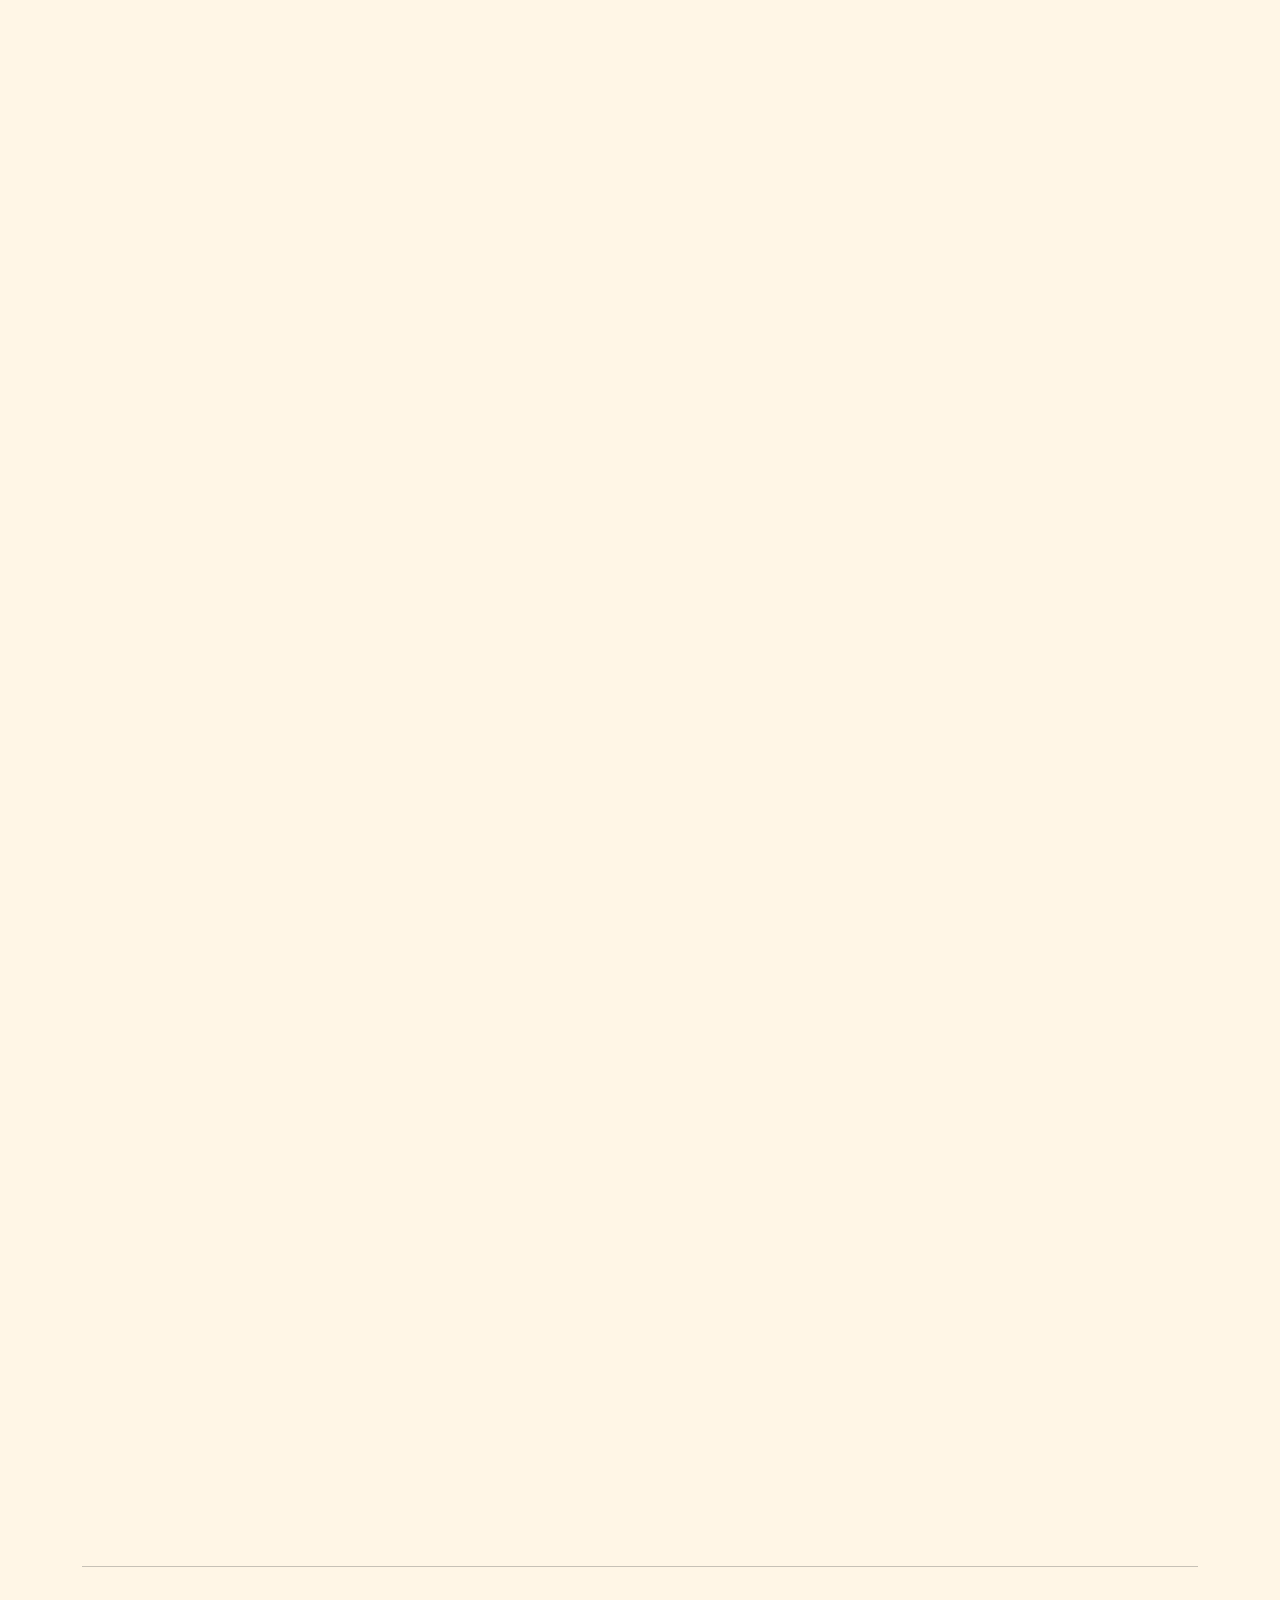
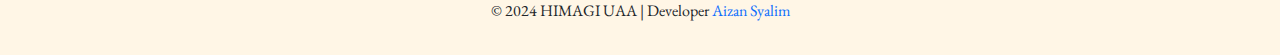
==== commit c67d5f53: "Update" ====
--- a/BPH.html
+++ b/BPH.html
@@ -79,6 +79,12 @@
         .btn-instagram i {
             vertical-align: middle;
         }
+
+        @media (max-width: 480px) {
+            #hero .container-fluid {
+                padding-bottom: 500px;
+            }
+        }
     </style>
 </head>
 
@@ -86,6 +92,7 @@
     <!-- Hero Section Start -->
     <section id="hero">
         <div class="container-fluid">
+
             <!-- Navbar Start -->
             <nav class="navbar navbar-expand-lg bg-body-tranparant">
                 <div class="container">
@@ -164,7 +171,7 @@
                                                 <i class="bi bi-instagram"></i>
                                             </a>
                                             <div class="card-body text-center">
-                                                <h5 class="card-title">JULIA SRI ADIDARMA</h5>
+                                                <h5 class="card-title">JULIANI SRI ADIDARMA</h5>
                                                 <p class="card-text">Ketua Umum</p>
                                             </div>
                                         </div>
@@ -211,7 +218,8 @@
                                     <div class="swiper-slide ">
                                         <div class="card bg-transparent hvr-float" style="width: 15rem; border: none;">
                                             <img src="assets/bph/5.png" class="card-img-top rounded-3" alt="...">
-                                            <a href="https://www.instagram.com/its_meethaa/" class="btn btn-instagram" target="_blank">
+                                            <a href="https://www.instagram.com/its_meethaa/" class="btn btn-instagram"
+                                                target="_blank">
                                                 <i class="bi bi-instagram"></i>
                                             </a>
                                             <div class="card-body text-center">
@@ -223,7 +231,8 @@
                                     <div class="swiper-slide ">
                                         <div class="card bg-transparent hvr-float" style="width: 15rem; border: none;">
                                             <img src="assets/bph/3.png" class="card-img-top rounded-3" alt="...">
-                                            <a href="https://www.instagram.com/indahopppp/" class="btn btn-instagram" target="_blank">
+                                            <a href="https://www.instagram.com/indahopppp/" class="btn btn-instagram"
+                                                target="_blank">
                                                 <i class="bi bi-instagram"></i>
                                             </a>
                                             <div class="card-body text-center">
@@ -247,6 +256,7 @@
                 </div>
             </div>
             <!-- Banner End -->
+
         </div>
 
     </section>
@@ -269,11 +279,9 @@
                 <div class="col-lg-6 col-md-12 col-sm-12 d-flex justify-content-center position-relative">
                     <!-- Title above the image -->
                     <div class="image-title" data-aos="fade-up" data-aos-duration="3000"
-                        data-aos-anchor-placement="top-center">Lorem
-                        ipsum dolor sit amet consectetur adipisicing elit.
-                        Nostrum, est iste quia itaque atque similique! Animi facere molestiae neque totam?</div>
-                    <!-- Trigger the Modal -->
-                    <img class="modal-trigger" data-target="#modal1" src="assets/divisi/BPI.png" alt="Program Kerja"
+                        data-aos-anchor-placement="top-center">Pelantikan Kabinet Abiphraya Estungkara</div>
+                    <!-- Trigger the Modal -->
+                    <img class="modal-trigger" data-target="#modal1" src="assets/Proker/BPH/1.jpg" alt="Program Kerja"
                         style="width: 25rem; height: 350px;" data-aos="fade-up" data-aos-duration="3000"
                         data-aos-anchor-placement="top-center">
 
@@ -291,10 +299,9 @@
                 <div class="col-lg-6 col-md-12 col-sm-122 d-flex justify-content-center position-relative">
                     <!-- Title above the image -->
                     <div class="image-title" data-aos="fade-up" data-aos-duration="3000"
-                        data-aos-anchor-placement="top-center">Lorem ipsum dolor sit amet consectetur adipisicing elit.
-                        Nostrum, est iste quia itaque atque similique! Animi facere molestiae neque totam?</div>
-                    <!-- Trigger the Modal -->
-                    <img class="modal-trigger" data-target="#modal2" src="assets/almaata.png" alt="Program Kerja"
+                        data-aos-anchor-placement="top-center">Musyawarah Besar</div>
+                    <!-- Trigger the Modal -->
+                    <img class="modal-trigger" data-target="#modal2" src="assets/Proker/BPH/2.jpg" alt="Program Kerja"
                         style="width: 25rem; height: 350px;" data-aos="fade-up" data-aos-duration="3000"
                         data-aos-anchor-placement="top-center">
 
@@ -316,10 +323,9 @@
                 <div class="col-lg-6 col-md-12 col-sm-12 d-flex justify-content-center position-relative">
                     <!-- Title above the image -->
                     <div class="image-title" data-aos="fade-up" data-aos-duration="3000"
-                        data-aos-anchor-placement="top-center">Lorem ipsum dolor sit amet consectetur, adipisicing elit.
-                        Debitis, esse.</div>
-                    <!-- Trigger the Modal -->
-                    <img class="modal-trigger" data-target="#modal3" src="assets/almaata.png" alt="Program Kerja"
+                        data-aos-anchor-placement="top-center">Ilmagi Goes To Campus</div>
+                    <!-- Trigger the Modal -->
+                    <img class="modal-trigger" data-target="#modal3" src="assets/Proker/BPH/3.jpg" alt="Program Kerja"
                         style="width: 25rem; height: 350px;" data-aos="fade-up" data-aos-duration="3000"
                         data-aos-anchor-placement="top-center">
 
@@ -337,10 +343,9 @@
                 <div class="col-lg-6 col-md-12 col-sm-122 d-flex justify-content-center position-relative">
                     <!-- Title above the image -->
                     <div class="image-title" data-aos="fade-up" data-aos-duration="3000"
-                        data-aos-anchor-placement="top-center">Lorem ipsum dolor sit amet consectetur adipisicing elit.
-                        Explicabo, veniam.</div>
-                    <!-- Trigger the Modal -->
-                    <img class="modal-trigger" data-target="#modal4" src="assets/almaata.png" alt="Program Kerja"
+                        data-aos-anchor-placement="top-center">Rapat Evaluasi (collab with HR)</div>
+                    <!-- Trigger the Modal -->
+                    <img class="modal-trigger" data-target="#modal4" src="assets/Proker/BPH/4.JPG" alt="Program Kerja"
                         style="width: 25rem; height: 350px;" data-aos="fade-up" data-aos-duration="3000"
                         data-aos-anchor-placement="top-center">
 
@@ -418,8 +423,8 @@
                 <div class="col-12 title text-center" data-aos="fade-up" data-aos-duration="3000">
                     <h3 class="mb-3 text-center">Kabinet Abhipraya
                         Estungkara</h3>
-                    <!-- <i class="bi bi-telephone-fill hvr-float"></i> <a
-                            href="https://wa.me/62878-7284-4227">+62-878-7284-4227</a> <br> -->
+                    <i class="bi bi-telephone-fill hvr-float"></i> <a
+                        href="https://wa.me/62858-6096-4536">+62-858-6096-4536</a> <br>
                     <i class="bi bi-chat-left-dots-fill hvr-float"></i> <a
                         href="mailto:himapsy.almaata@gmail.com">himagizi.almaata@gmail.com</a>
                     <div class="col-lg-12 col-md-12 col-sm-12 mt-3">
@@ -437,8 +442,9 @@
             </div>
             <hr>
             <div class="row p-3">
-                <div class="col-12 text-center">
-                    <p>copyright &copy; 2024 HIMAGI UAA</p>
+                <div class="col-12 text-center copyright">
+                    <p>&copy; 2024 HIMAGI UAA | Developer <a href="https://www.instagram.com/zansylm/">Aizan Syalim</a>
+                    </p>
                 </div>
             </div>
         </div>
--- a/css/style.css
+++ b/css/style.css
@@ -44,7 +44,6 @@
 #hero .container-fluid {
     position: relative;
     padding: 20px;
-    box-shadow: 0 4px 8px rgba(0, 0, 0, 0.2);
     overflow: hidden;
 }
 
@@ -250,10 +249,10 @@
     padding: 100px 0 100px 0;
 }
 
-#tentang-kami .tentang h1 {
-    font-family: "Poppins", sans-serif;
+#tentang-kami .tentang h1, #pengurusInti .title h1, #footer h3 {
+    font-family: "EB Garamond", serif;
     font-weight: 700;
-    font-size: 35px;
+    font-size: 40px;
     font-style: normal;
     color: #99090C;
 }
@@ -457,20 +456,25 @@
     font-size: 35px;
 }
 
-#footer .row .title h3 {
-    display: flex;
-    justify-content: center;
-    font-family: Poppins;
-    font-size: 30px;
-    font-weight: 600;
-    line-height: 37.5px;
-    text-align: left;
-    color: #99090C;
-}
-
 #footer .row .logo .icon a,
 #footer .row .title a {
     text-decoration: none;
     color: black;
     opacity: 0.8;
+    font-family: "EB Garamond", serif;
+    font-optical-sizing: auto;
+    font-weight: 500;
+    font-style: normal;
+    font-size: 1.5rem;
+}
+
+#footer .row .copyright {
+    font-family: "EB Garamond", serif;
+    font-optical-sizing: auto;
+    font-weight: 300;
+    font-style: normal;
+}
+
+#footer .row .copyright a {
+    text-decoration: none;
 }--- a/css/style-divisi.css
+++ b/css/style-divisi.css
@@ -4,16 +4,6 @@
 
 #hero .banner .box-title {
     padding: 0 200px 0 200px;
-}
-
-#hero .banner .box-title h1 {
-    margin-top: 50px;
-    font-family: Poppins;
-    font-size: 35px;
-    font-weight: 800;
-    line-height: 52.5px;
-    text-align: left;
-    color: #99090C;
 }
 
 #hero .banner .box-title p {
@@ -57,12 +47,14 @@
 }
 
 #hero .banner .box-title h1, #program .Kerja h1, #pengurusInti .title h1 {
-    font-family: "Poppins", sans-serif;
+    font-family: "EB Garamond", serif;
     font-weight: 700;
     font-size: 35px;
     font-style: normal;
     color: #99090C;
     text-align: center;
+    margin-top: 50px;
+
 }
 
 #hero .banner .describe p {
@@ -123,7 +115,7 @@
 @media (max-width: 480px) {
 
     #hero .banner .box-title h1, #program .Kerja h1, #pengurusInti .title h1 {
-        font-family: "Poppins", sans-serif;
+        font-family: "EB Garamond", serif;
         font-weight: 700;
         font-size: 30px;
         font-style: normal;
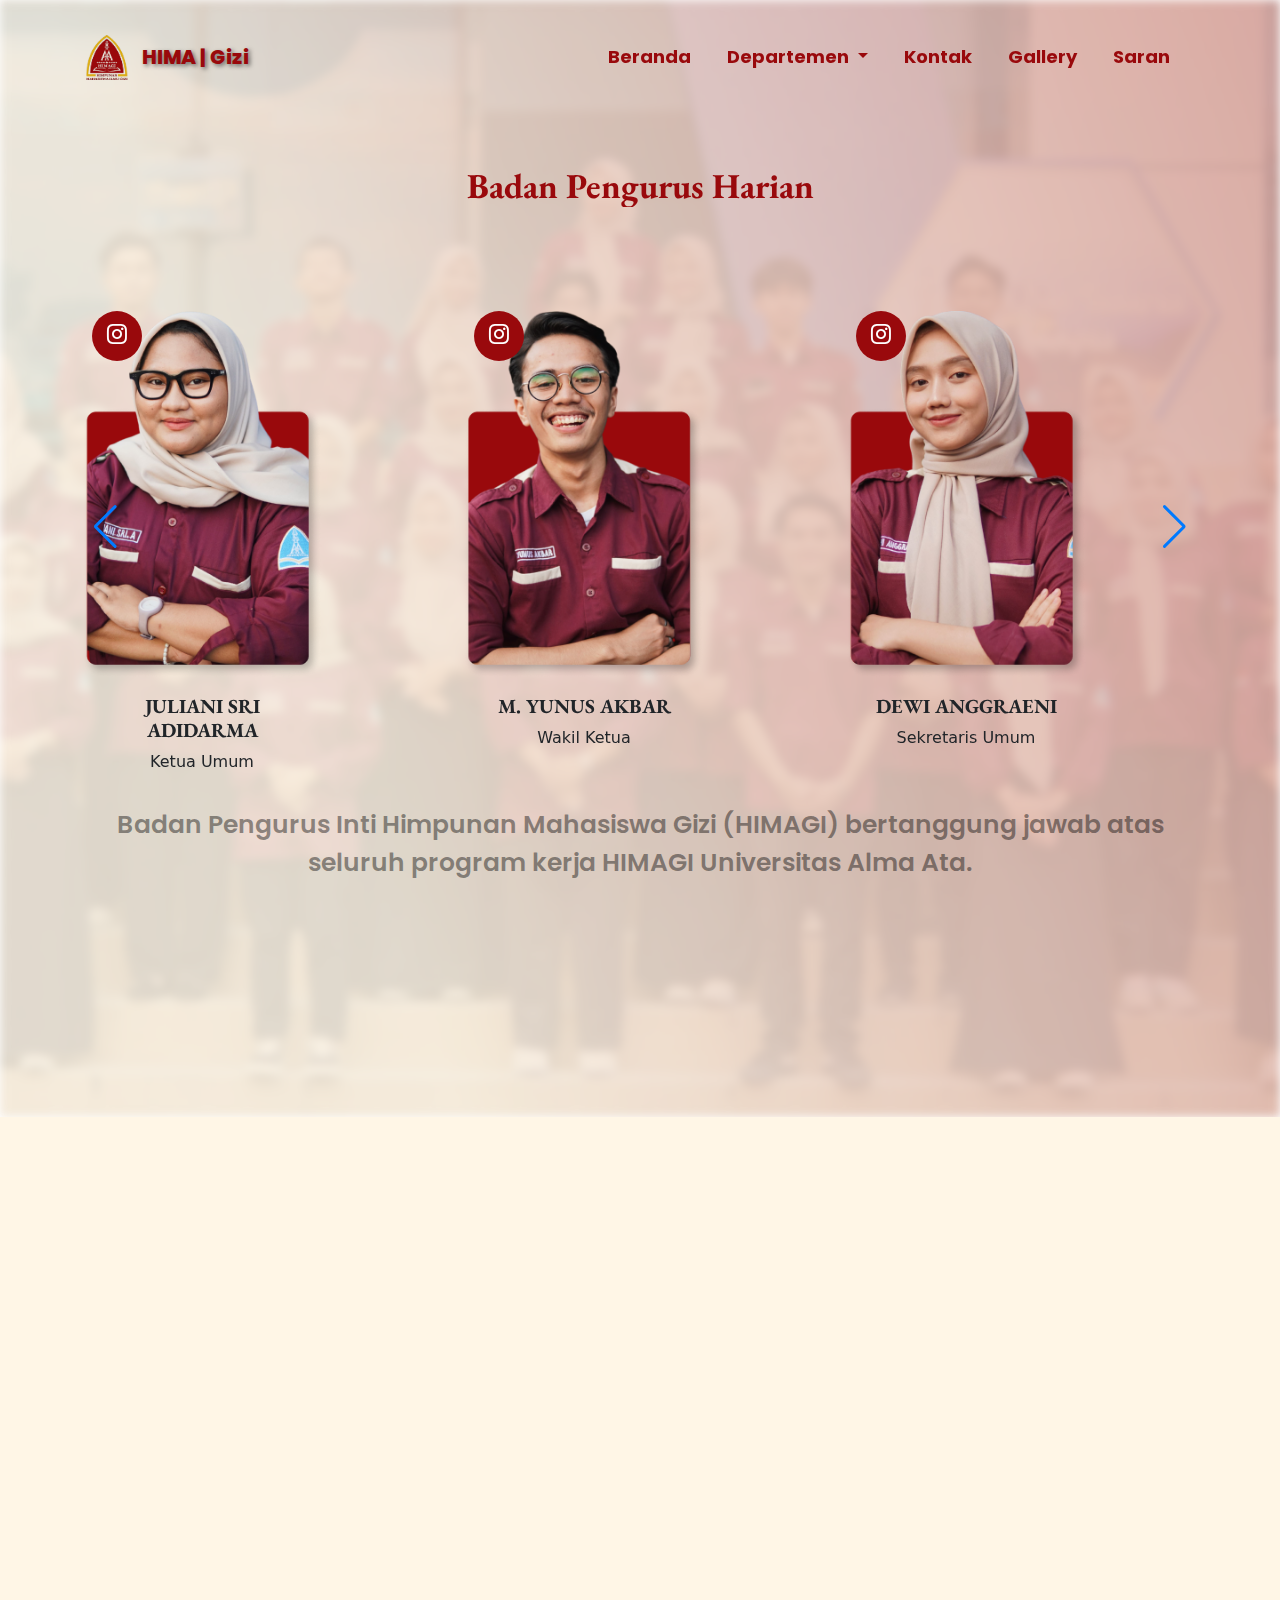
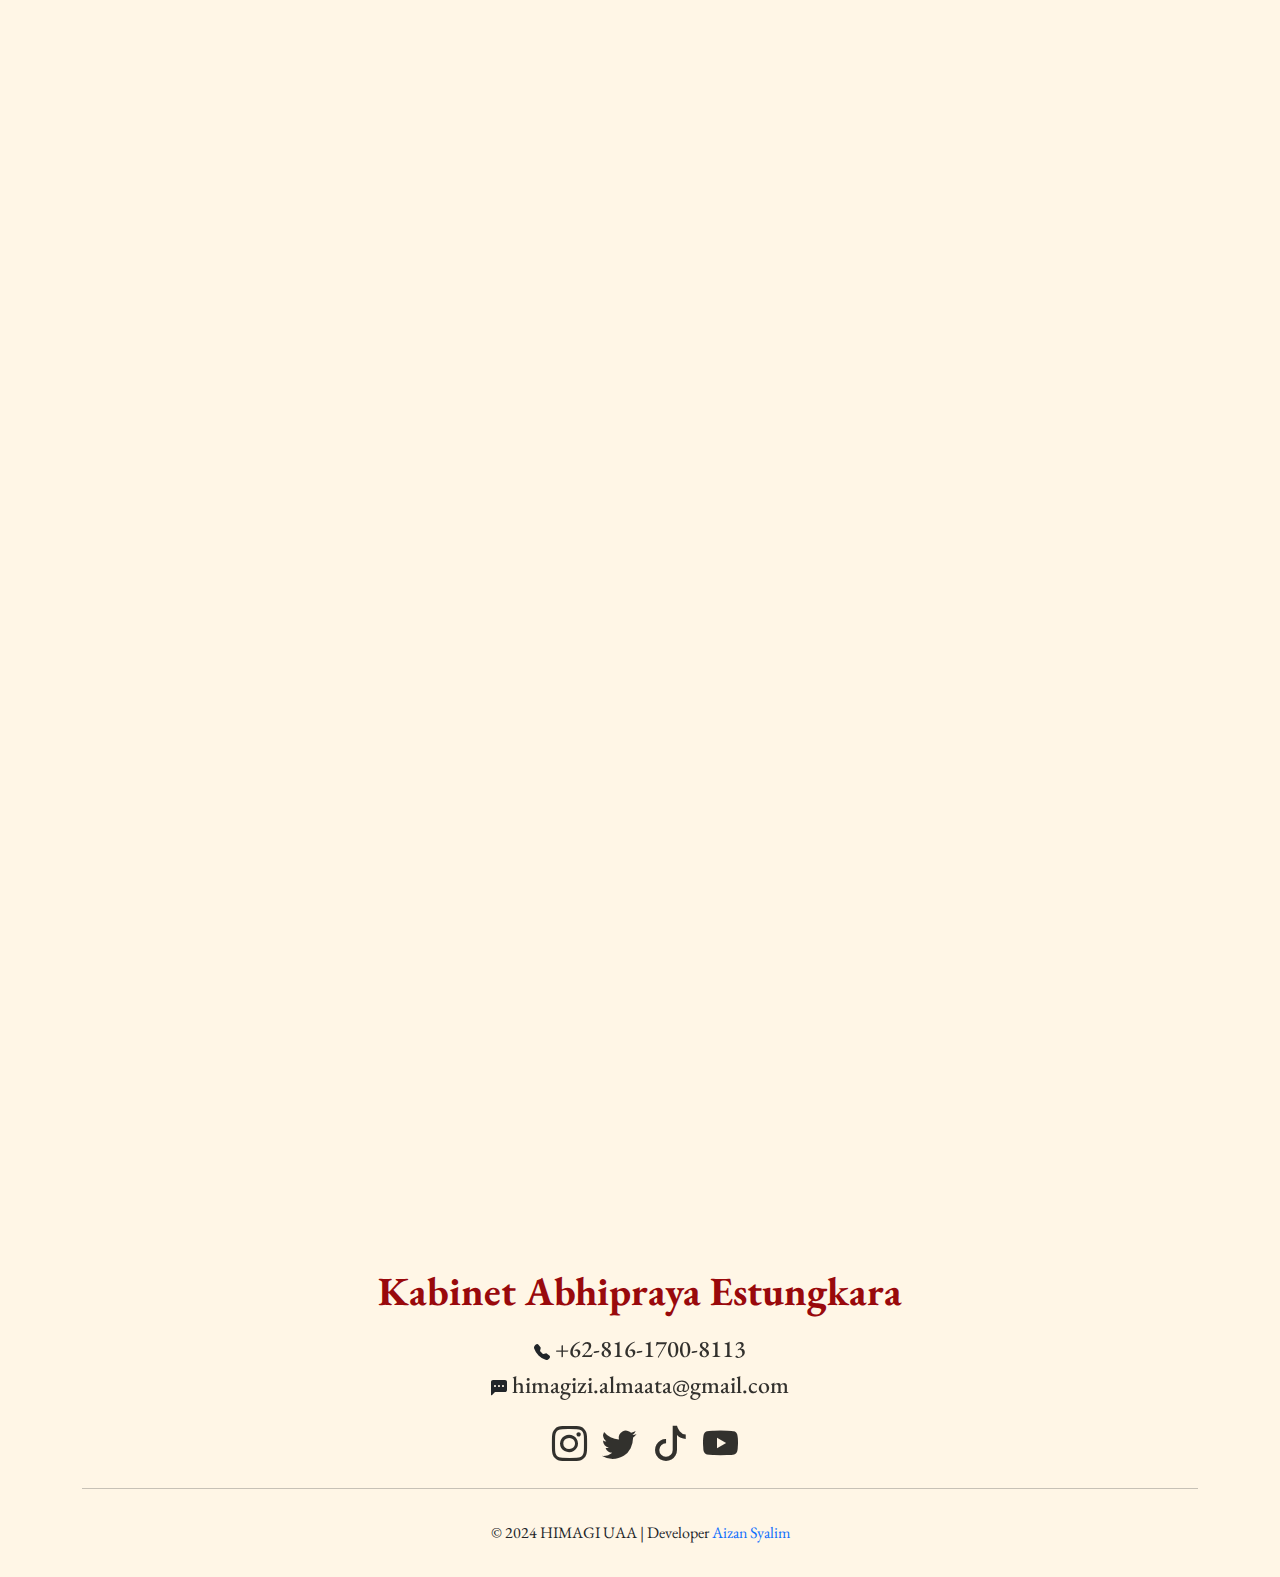
==== commit 4ad91467: "Perubahan Baru" ====
--- a/BPH.html
+++ b/BPH.html
@@ -157,11 +157,11 @@
                         </div>
                     </div>
                     <div class="row align-items-center mt-5">
-                        <div class="col-12">
+                        <div class="col-12 ">
 
                             <!-- Swiper -->
-                            <div class="swiper mySwiper">
-                                <div class="swiper-wrapper text-center">
+                            <div class="swiper mySwiper pt-5">
+                                <div class="swiper-wrapper">
                                     <div class="swiper-slide">
                                         <div class="card bg-transparent hvr-float"
                                             style="width: 15rem; border: none; position: relative;">
@@ -420,13 +420,13 @@
     <footer id="footer">
         <div class="container">
             <div class="row align-items-center">
-                <div class="col-12 title text-center" data-aos="fade-up" data-aos-duration="3000">
+                <div class="col-12 title text-center">
                     <h3 class="mb-3 text-center">Kabinet Abhipraya
                         Estungkara</h3>
                     <i class="bi bi-telephone-fill hvr-float"></i> <a
-                        href="https://wa.me/62858-6096-4536">+62-858-6096-4536</a> <br>
+                        href="https://wa.me/6281617008113">+62-816-1700-8113</a> <br>
                     <i class="bi bi-chat-left-dots-fill hvr-float"></i> <a
-                        href="mailto:himapsy.almaata@gmail.com">himagizi.almaata@gmail.com</a>
+                        href="mailto:himagizi.almaata@gmail.com">himagizi.almaata@gmail.com</a>
                     <div class="col-lg-12 col-md-12 col-sm-12 mt-3">
                         <div class="container icon">
                             <a href="https://www.instagram.com/himagi_almaata/"><i
@@ -443,8 +443,8 @@
             <hr>
             <div class="row p-3">
                 <div class="col-12 text-center copyright">
-                    <p>&copy; 2024 HIMAGI UAA | Developer <a href="https://www.instagram.com/zansylm/">Aizan Syalim</a>
-                    </p>
+                    <p>&copy; 2024 HIMAGI UAA | Developer <a href="https://www.instagram.com/zansylm/">Aizan
+                            Syalim</a></p>
                 </div>
             </div>
         </div>
--- a/css/style.css
+++ b/css/style.css
@@ -447,7 +447,7 @@
 }
 
 #footer {
-    padding: 100px 0 50px 0;
+    padding: 100px 0 0 0;
     background-color: #FFF6E6;
 }
 
@@ -477,4 +477,57 @@
 
 #footer .row .copyright a {
     text-decoration: none;
+}
+
+/* HOVERR */
+/* Float */
+.hvr-float {
+    display: inline-block;
+    vertical-align: middle;
+    -webkit-transform: perspective(1px) translateZ(0);
+    transform: perspective(1px) translateZ(0);
+    box-shadow: 0 0 1px rgba(0, 0, 0, 0);
+    -webkit-transition-duration: 0.3s;
+    transition-duration: 0.3s;
+    -webkit-transition-property: transform;
+    transition-property: transform;
+    -webkit-transition-timing-function: ease-out;
+    transition-timing-function: ease-out;
+}
+
+.hvr-float:hover, .hvr-float:focus, .hvr-float:active {
+    -webkit-transform: translateY(-8px);
+    transform: translateY(-8px);
+}
+
+/* Underline From Left */
+.hvr-underline-from-left {
+    display: inline-block;
+    vertical-align: middle;
+    -webkit-transform: perspective(1px) translateZ(0);
+    transform: perspective(1px) translateZ(0);
+    box-shadow: 0 0 1px rgba(0, 0, 0, 0);
+    position: relative;
+    overflow: hidden;
+}
+
+.hvr-underline-from-left:before {
+    content: "";
+    position: absolute;
+    z-index: -1;
+    left: 0;
+    right: 100%;
+    bottom: 0;
+    background: #99090C;
+    height: 4px;
+    -webkit-transition-property: right;
+    transition-property: right;
+    -webkit-transition-duration: 0.3s;
+    transition-duration: 0.3s;
+    -webkit-transition-timing-function: ease-out;
+    transition-timing-function: ease-out;
+}
+
+.hvr-underline-from-left:hover:before, .hvr-underline-from-left:focus:before, .hvr-underline-from-left:active:before {
+    right: 0;
 }--- a/css/style-divisi.css
+++ b/css/style-divisi.css
@@ -1,317 +1,329 @@
-#hero .navbar {
-    padding: 10px 20px 10px 20px;
-}
-
-#hero .banner .box-title {
-    padding: 0 200px 0 200px;
-}
-
-#hero .banner .box-title p {
-    font-family: Poppins;
-    font-size: 20px;
-    font-weight: 600;
-    line-height: 30px;
-    text-align: center;
-    text-align: justify;
-}
-
-#hero .navbar .collapse .navbar-nav {
-    text-align: end;
-}
-
-#hero .navbar .collapse .navbar-nav {
-    padding: 0;
-}
-
-#hero .banner .mySwiper .swiper-wrapper {
-    margin-right: 20px;
-}
-
-#program .Kerja .visimisi {
-    margin-top: 100px;
-    padding: 0;
-}
-
-/* ************************************************** DIVISI ************************************************** */
-#hero .banner {
-    padding: 20px 0 20px 0;
-    height: 100vh;
-}
-
-#hero .banner .box-title {
-    padding: 0;
-}
-
-#program .Kerja {
-    padding: 100px 0 100px 0;
-}
-
-#hero .banner .box-title h1, #program .Kerja h1, #pengurusInti .title h1 {
-    font-family: "EB Garamond", serif;
-    font-weight: 700;
-    font-size: 35px;
-    font-style: normal;
-    color: #99090C;
-    text-align: center;
-    margin-top: 50px;
-
-}
-
-#hero .banner .describe p {
-    font-family: "Poppins", sans-serif;
-    font-weight: 600;
-    font-size: 25px;
-    font-style: normal;
-    color: #0000006c;
-    text-align: center;
-}
-
-#hero .banner .swiper .card-title {
-    font-family: "EB Garamond", serif;
-    font-optical-sizing: auto;
-    font-weight: bold;
-    font-style: normal;
-}
-
-/* ************************************************** FOOTER ************************************************** */
-
-#footer {
-    padding: 100px 0 0 0;
-}
-
-#footer img {
-    width: 109px;
-    height: 99px;
-    top: 31px;
-    left: 463px;
-    gap: 0px;
-    opacity: 0px;
-}
-
-#footer .icon .bi {
-    margin-left: 10px;
-    font-size: 35px;
-}
-
-#footer .row .title h2 {
-    display: flex;
-    justify-content: center;
-    font-family: Poppins;
-    font-size: 35px;
-    font-weight: 600;
-    line-height: 37.5px;
-    text-align: left;
-}
-
-#footer .row .logo .icon a,
-#footer .row .title a {
-    text-decoration: none;
-    color: black;
-    opacity: 0.8;
-}
-
-/* ************************************************** Responsif ************************************************** */
-
-@media (max-width: 480px) {
-
-    #hero .banner .box-title h1, #program .Kerja h1, #pengurusInti .title h1 {
-        font-family: "EB Garamond", serif;
-        font-weight: 700;
-        font-size: 30px;
-        font-style: normal;
-        color: #99090C;
-        text-align: center;
-    }
-
-    #hero .banner .box-title p {
-        font-family: Poppins;
-        font-size: 15px;
-        font-weight: 400;
-        text-align: center;
-    }
-
-    #hero .banner {
-        padding: 1rem 0 1rem 0;
-    }
-
-    #hero .banner .row-form {
-        margin-top: 0 !important;
-    }
-
-    #hero .banner .box-title {
-        text-align: start;
-    }
-
-    #program .Kerja .col-sm-12 {
-        padding: 1rem 30px 1rem 30px;
-    }
-
-    #program .Kerja .visimisi {
-        margin-top: 0;
-        padding: 0;
-    }
-
-    #program .Kerja .jarak {
-        margin-top: 100px;
-    }
-
-    #footer {
-        padding: 0 0 50px 0;
-    }
-
-    .center-card {
-        display: flex;
-        justify-content: center;
-    }
-}
-
-/* ************************************************** Modal Image ************************************************** */
-/* Gaya Umum untuk Judul di atas Gambar */
-.image-title {
-    position: absolute;
-    top: 10px;
-    /* Center secara horizontal */
-    left: 50%;
-    transform: translateX(-50%);
-    /*  */
-    background-color: rgba(0, 0, 0, 0.8);
-    color: #fff;
-    /* Padding di sekitar teks */
-    padding: 5px 15px;
-    /*  */
-    border-radius: 5px;
-    font-size: 16px;
-    /* Ukuran font */
-    font-weight: bold;
-    /* Teks tebal */
-    text-align: left;
-    /* Teks rata tengah */
-    z-index: 10;
-    /* Pastikan di atas gambar */
-    max-width: 90%;
-    /* Menghindari teks terlalu panjang */
-    word-wrap: break-word;
-    /* Memecah teks panjang jika perlu */
-}
-
-/* Style the Image Used to Trigger the Modal */
-.modal-trigger {
-    border-radius: 5px;
-    cursor: pointer;
-    transition: 0.3s;
-}
-
-.modal-trigger:hover {
-    opacity: 0.7;
-}
-
-.modal {
-    display: none;
-    position: fixed;
-    z-index: 1;
-    padding-top: 100px;
-    left: 0;
-    top: 0;
-    width: 100%;
-    height: 100%;
-    background-color: rgb(0, 0, 0);
-    /* Fallback color */
-    background-color: rgba(0, 0, 0, 0.9);
-    /* Black w/ opacity */
-}
-
-/* Modal Content (Image) */
-.modal-content {
-    margin: auto;
-    display: block;
-    width: 80%;
-    max-width: 700px;
-    animation-name: zoom;
-    animation-duration: 0.6s;
-}
-
-.caption {
-    margin: auto;
-    display: block;
-    width: 80%;
-    max-width: 700px;
-    text-align: center;
-    color: #ccc;
-    padding: 10px 0;
-    height: 150px;
-    animation-name: zoom;
-    animation-duration: 0.6s;
-}
-
-/* Add Animation - Zoom in the Modal */
-@keyframes zoom {
-    from {
-        transform: scale(0);
-    }
-
-    to {
-        transform: scale(1);
-    }
-}
-
-/* The Close Button */
-.close {
-    position: absolute;
-    top: 15px;
-    right: 35px;
-    color: #f1f1f1;
-    font-size: 40px;
-    font-weight: bold;
-    transition: 0.3s;
-}
-
-.close:hover,
-.close:focus {
-    color: #bbb;
-    text-decoration: none;
-    cursor: pointer;
-}
-
-/* 100% Image Width on Smaller Screens */
-@media only screen and (max-width: 768px) {
-    .modal-content {
-        width: 90%;
-    }
-
-    .caption {
-        font-size: 14px;
-        height: auto;
-    }
-
-    .image-title {
-        font-size: 16px;
-        padding: 8px 15px;
-    }
-
-    .modal-trigger {
-        width: 90%;
-    }
-}
-
-/* Responsif - Menyesuaikan ukuran font dan padding pada layar ponsel */
-@media only screen and (max-width: 480px) {
-    .modal-content {
-        width: 95%;
-    }
-
-    .caption {
-        font-size: 12px;
-        height: auto;
-    }
-
-    .image-title {
-        font-size: 14px;
-        padding: 6px 10px;
-        margin-right: 20px;
-    }
-
-    .modal-trigger {
-        width: 95%;
-        padding: 20px;
-    }
-}+        #hero .navbar {
+            padding: 10px 20px 10px 20px;
+        }
+
+        #hero .banner {
+            padding: 100px 130px 100px 130px;
+        }
+
+        #hero .banner .box-title {
+            padding: 0 200px 0 200px;
+        }
+
+        #hero .banner .box-title p {
+            font-family: Poppins;
+            font-size: 20px;
+            font-weight: 600;
+            line-height: 30px;
+            text-align: center;
+            text-align: justify;
+        }
+
+        #hero .navbar .collapse .navbar-nav {
+            text-align: end;
+        }
+
+        #hero .navbar .collapse .navbar-nav {
+            padding: 0;
+        }
+
+        #hero .banner .ukuran {
+            max-height: 700px;
+        }
+
+        #program .Kerja .visimisi {
+            margin-top: 100px;
+            padding: 0;
+        }
+
+        /* ************************************************** DIVISI ************************************************** */
+        #hero .banner {
+            padding: 20px 0 20px 0;
+            /* height: 100vh; */
+        }
+
+        #hero .banner .box-title {
+            padding: 0;
+        }
+
+        #program .Kerja {
+            padding: 100px 0 100px 0;
+        }
+
+        #hero .banner .box-title h1, #program .Kerja h1, #pengurusInti .title h1 {
+            font-family: "EB Garamond", serif;
+            font-weight: 700;
+            font-size: 35px;
+            font-style: normal;
+            color: #99090C;
+            text-align: center;
+            margin-top: 50px;
+
+        }
+
+        #hero .banner .describe p {
+            font-family: "Poppins", sans-serif;
+            font-weight: 600;
+            font-size: 25px;
+            font-style: normal;
+            color: #0000006c;
+            text-align: center;
+        }
+
+        #hero .banner .swiper .card-title {
+            font-family: "EB Garamond", serif;
+            font-optical-sizing: auto;
+            font-weight: bold;
+            font-style: normal;
+        }
+
+        /* ************************************************** FOOTER ************************************************** */
+
+        #footer {
+            padding: 100px 0 0 0;
+        }
+
+        #footer img {
+            width: 109px;
+            height: 99px;
+            top: 31px;
+            left: 463px;
+            gap: 0px;
+            opacity: 0px;
+        }
+
+        #footer .icon .bi {
+            margin-left: 10px;
+            font-size: 35px;
+        }
+
+        #footer .row .title h2 {
+            display: flex;
+            justify-content: center;
+            font-family: Poppins;
+            font-size: 35px;
+            font-weight: 600;
+            line-height: 37.5px;
+            text-align: left;
+        }
+
+        #footer .row .logo .icon a,
+        #footer .row .title a {
+            text-decoration: none;
+            color: black;
+            opacity: 0.8;
+        }
+
+        /* ************************************************** Responsif ************************************************** */
+
+        @media (max-width: 480px) {
+
+            #hero .banner .box-title h1, #program .Kerja h1, #pengurusInti .title h1 {
+                font-family: "EB Garamond", serif;
+                font-weight: 700;
+                font-size: 35px;
+                font-style: normal;
+                color: #99090C;
+                text-align: center;
+            }
+
+            #hero .banner .box-title p {
+                font-family: Poppins;
+                font-size: 15px;
+                font-weight: 400;
+                text-align: center;
+            }
+
+            #hero .banner {
+                padding: 1rem 0 1rem 0;
+            }
+
+            #hero .banner .describe p {
+                font-family: "Poppins", sans-serif;
+                font-weight: 600;
+                font-size: 20px;
+                font-style: normal;
+                color: #0000006c;
+            }
+
+            #hero .banner .row-form {
+                margin-top: 0 !important;
+            }
+
+            #hero .banner .box-title {
+                text-align: start;
+            }
+
+            #program .Kerja .col-sm-12 {
+                padding: 1rem 30px 1rem 30px;
+            }
+
+            #program .Kerja .visimisi {
+                margin-top: 0;
+                padding: 0;
+            }
+
+            #program .Kerja .jarak {
+                margin-top: 100px;
+            }
+
+            #footer {
+                padding: 0 0 50px 0;
+            }
+
+            .center-card {
+                display: flex;
+                justify-content: center;
+            }
+        }
+
+        /* ************************************************** Modal Image ************************************************** */
+        /* Gaya Umum untuk Judul di atas Gambar */
+        .image-title {
+            position: absolute;
+            top: 10px;
+            /* Center secara horizontal */
+            left: 50%;
+            transform: translateX(-50%);
+            /*  */
+            background-color: rgba(0, 0, 0, 0.8);
+            color: #fff;
+            /* Padding di sekitar teks */
+            padding: 5px 15px;
+            /*  */
+            border-radius: 5px;
+            font-size: 16px;
+            /* Ukuran font */
+            font-weight: bold;
+            /* Teks tebal */
+            text-align: left;
+            /* Teks rata tengah */
+            z-index: 10;
+            /* Pastikan di atas gambar */
+            max-width: 90%;
+            /* Menghindari teks terlalu panjang */
+            word-wrap: break-word;
+            /* Memecah teks panjang jika perlu */
+        }
+
+        /* Style the Image Used to Trigger the Modal */
+        .modal-trigger {
+            border-radius: 5px;
+            cursor: pointer;
+            transition: 0.3s;
+        }
+
+        .modal-trigger:hover {
+            opacity: 0.7;
+        }
+
+        .modal {
+            display: none;
+            position: fixed;
+            z-index: 1;
+            padding-top: 100px;
+            left: 0;
+            top: 0;
+            width: 100%;
+            height: 100%;
+            background-color: rgb(0, 0, 0);
+            /* Fallback color */
+            background-color: rgba(0, 0, 0, 0.9);
+            /* Black w/ opacity */
+        }
+
+        /* Modal Content (Image) */
+        .modal-content {
+            margin: auto;
+            display: block;
+            width: 80%;
+            max-width: 700px;
+            animation-name: zoom;
+            animation-duration: 0.6s;
+        }
+
+        .caption {
+            margin: auto;
+            display: block;
+            width: 80%;
+            max-width: 700px;
+            text-align: center;
+            color: #ccc;
+            padding: 10px 0;
+            height: 150px;
+            animation-name: zoom;
+            animation-duration: 0.6s;
+        }
+
+        /* Add Animation - Zoom in the Modal */
+        @keyframes zoom {
+            from {
+                transform: scale(0);
+            }
+
+            to {
+                transform: scale(1);
+            }
+        }
+
+        /* The Close Button */
+        .close {
+            position: absolute;
+            top: 15px;
+            right: 35px;
+            color: #f1f1f1;
+            font-size: 40px;
+            font-weight: bold;
+            transition: 0.3s;
+        }
+
+        .close:hover,
+        .close:focus {
+            color: #bbb;
+            text-decoration: none;
+            cursor: pointer;
+        }
+
+        /* 100% Image Width on Smaller Screens */
+        @media only screen and (max-width: 768px) {
+            .modal-content {
+                width: 90%;
+            }
+
+            .caption {
+                font-size: 14px;
+                height: auto;
+            }
+
+            .image-title {
+                font-size: 16px;
+                padding: 8px 15px;
+            }
+
+            .modal-trigger {
+                width: 90%;
+            }
+        }
+
+        /* Responsif - Menyesuaikan ukuran font dan padding pada layar ponsel */
+        @media only screen and (max-width: 480px) {
+            .modal-content {
+                width: 95%;
+            }
+
+            .caption {
+                font-size: 12px;
+                height: auto;
+            }
+
+            .image-title {
+                font-size: 14px;
+                padding: 6px 10px;
+                margin-right: 20px;
+            }
+
+            .modal-trigger {
+                width: 95%;
+                padding: 20px;
+            }
+        }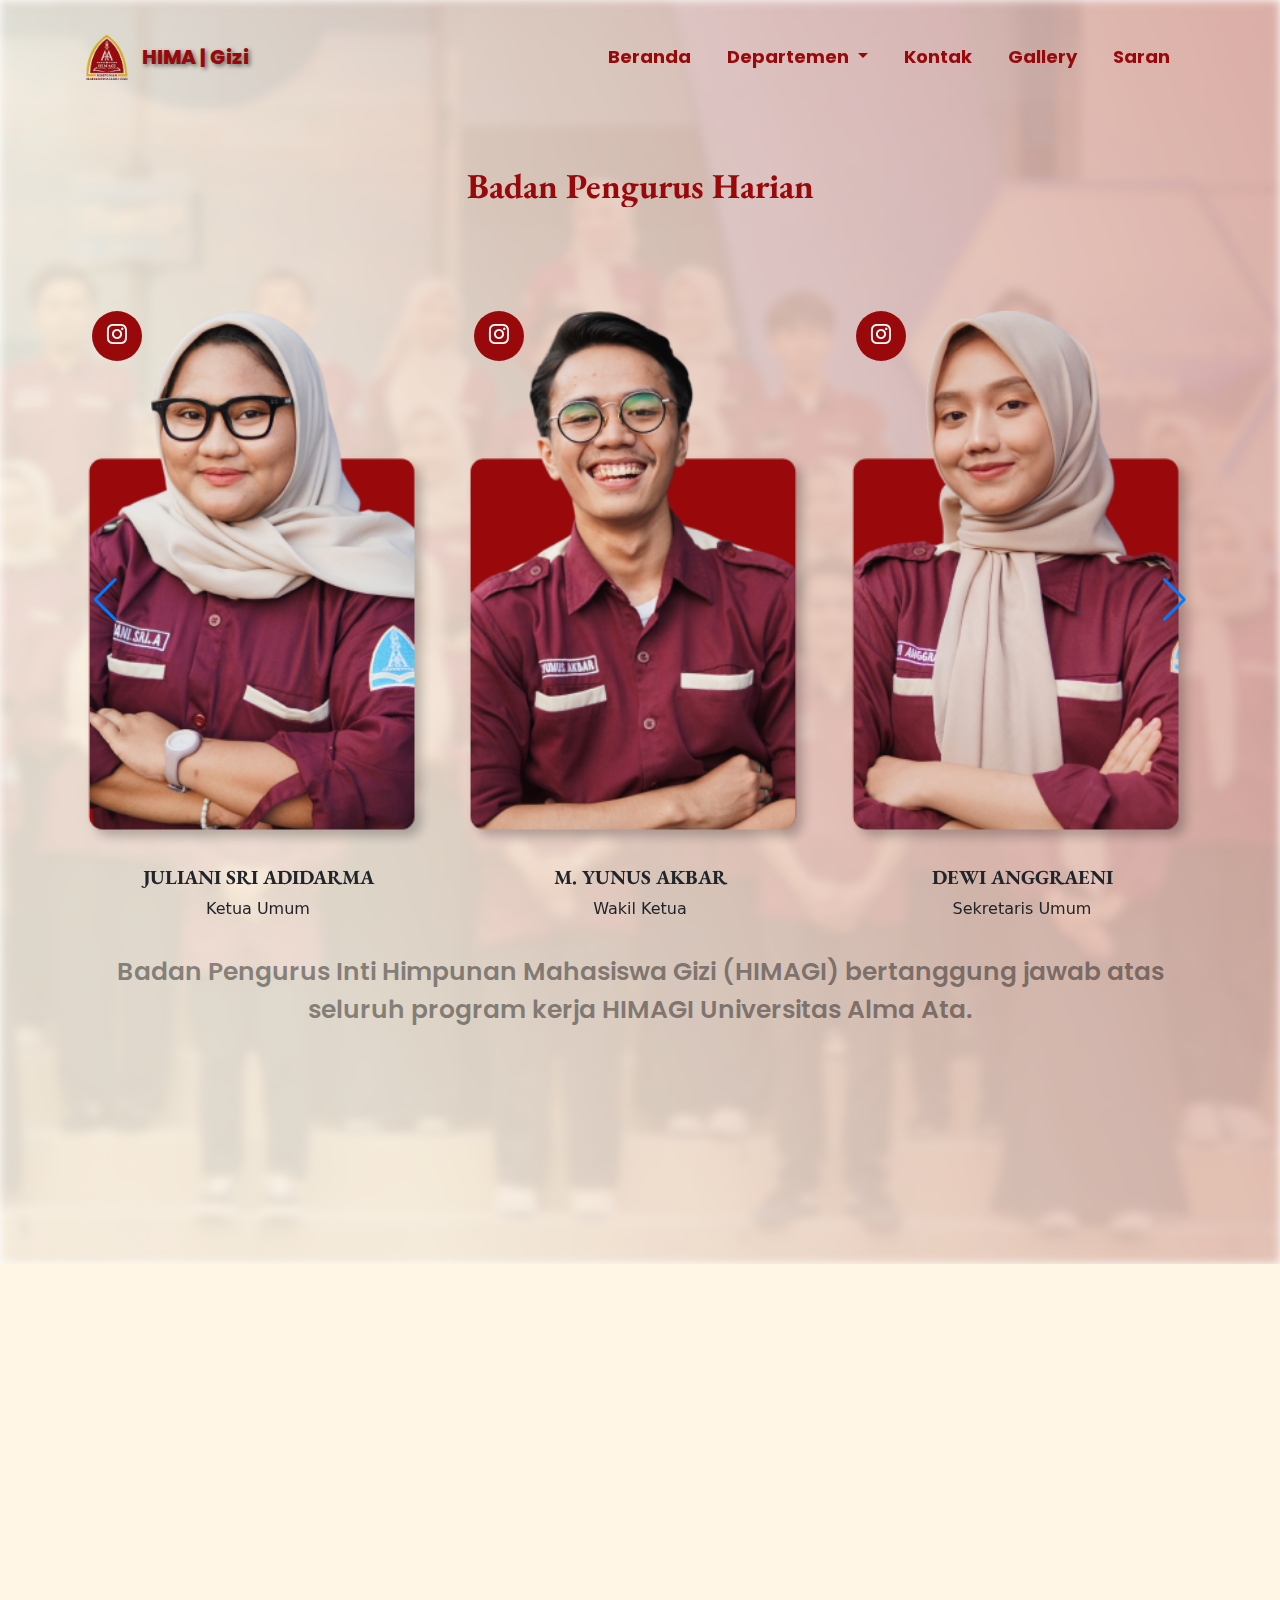
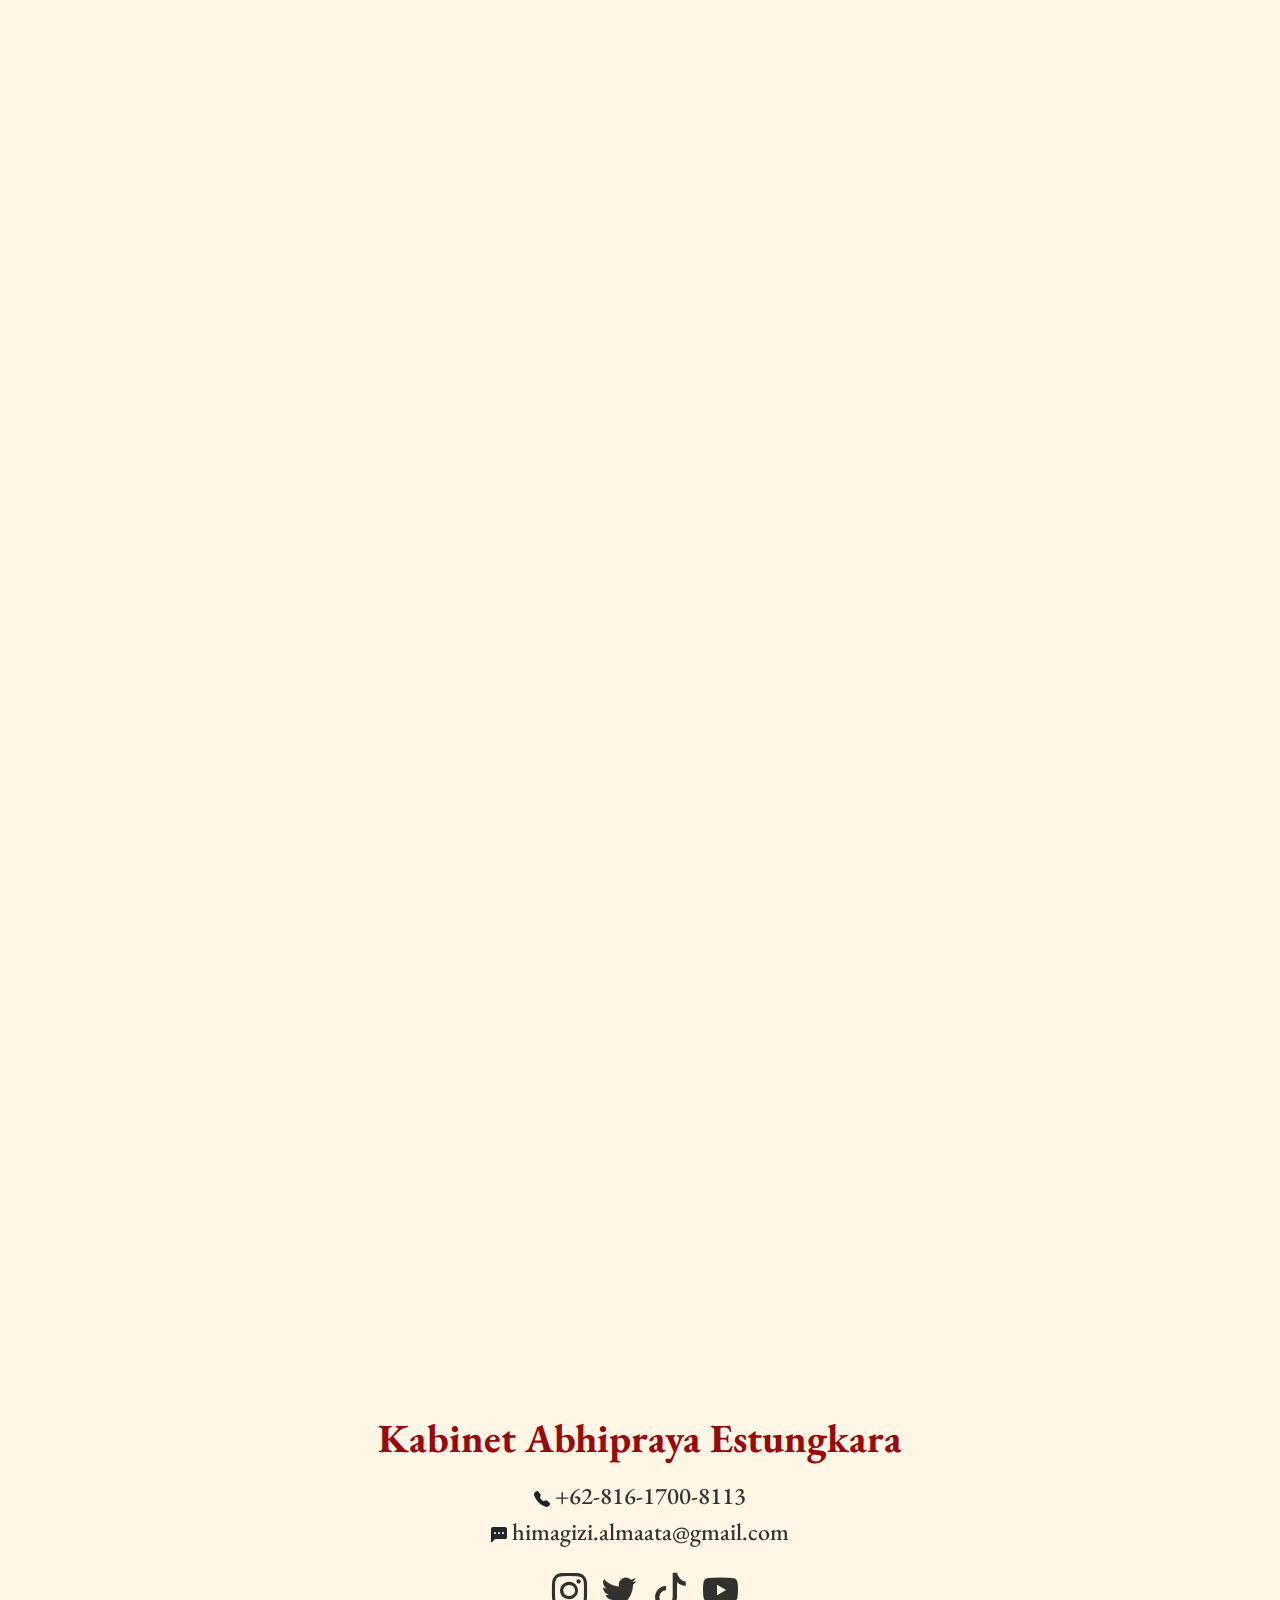
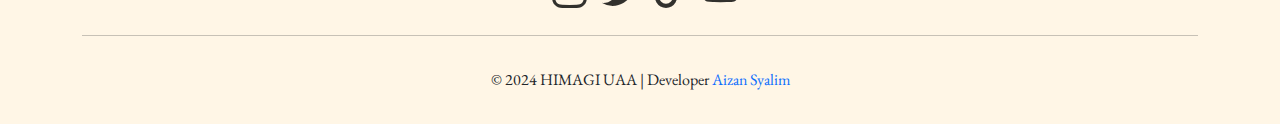
==== commit db7d9427: "Update" ====
--- a/BPH.html
+++ b/BPH.html
@@ -163,8 +163,7 @@
                             <div class="swiper mySwiper pt-5">
                                 <div class="swiper-wrapper">
                                     <div class="swiper-slide">
-                                        <div class="card bg-transparent hvr-float"
-                                            style="width: 15rem; border: none; position: relative;">
+                                        <div class="card bg-transparent hvr-float">
                                             <img src="assets/bph/1.png" class="card-img-top rounded-3" alt="...">
                                             <a href="https://www.instagram.com/juliaa_darmaa/" class="btn btn-instagram"
                                                 target="_blank">
@@ -177,7 +176,7 @@
                                         </div>
                                     </div>
                                     <div class="swiper-slide ">
-                                        <div class="card bg-transparent hvr-float" style="width: 15rem; border: none;">
+                                        <div class="card bg-transparent hvr-float">
                                             <img src="assets/bph/2.png" class="card-img-top rounded-3" alt="...">
                                             <a href="https://www.instagram.com/mohmakbarr/" class="btn btn-instagram"
                                                 target="_blank">
@@ -190,7 +189,7 @@
                                         </div>
                                     </div>
                                     <div class="swiper-slide ">
-                                        <div class="card bg-transparent hvr-float" style="width: 15rem; border: none;">
+                                        <div class="card bg-transparent hvr-float">
                                             <img src="assets/bph/6.png" class="card-img-top rounded-3" alt="...">
                                             <a href="https://www.instagram.com/dewiianggr/" class="btn btn-instagram"
                                                 target="_blank">
@@ -203,7 +202,7 @@
                                         </div>
                                     </div>
                                     <div class="swiper-slide ">
-                                        <div class="card bg-transparent hvr-float" style="width: 15rem; border: none;">
+                                        <div class="card bg-transparent hvr-float">
                                             <img src="assets/bph/4.png" class="card-img-top rounded-3" alt="...">
                                             <a href="https://instagram.com/najeng.a/" class="btn btn-instagram"
                                                 target="_blank">
@@ -216,7 +215,7 @@
                                         </div>
                                     </div>
                                     <div class="swiper-slide ">
-                                        <div class="card bg-transparent hvr-float" style="width: 15rem; border: none;">
+                                        <div class="card bg-transparent hvr-float">
                                             <img src="assets/bph/5.png" class="card-img-top rounded-3" alt="...">
                                             <a href="https://www.instagram.com/its_meethaa/" class="btn btn-instagram"
                                                 target="_blank">
@@ -229,7 +228,7 @@
                                         </div>
                                     </div>
                                     <div class="swiper-slide ">
-                                        <div class="card bg-transparent hvr-float" style="width: 15rem; border: none;">
+                                        <div class="card bg-transparent hvr-float">
                                             <img src="assets/bph/3.png" class="card-img-top rounded-3" alt="...">
                                             <a href="https://www.instagram.com/indahopppp/" class="btn btn-instagram"
                                                 target="_blank">
@@ -323,7 +322,9 @@
                 <div class="col-lg-6 col-md-12 col-sm-12 d-flex justify-content-center position-relative">
                     <!-- Title above the image -->
                     <div class="image-title" data-aos="fade-up" data-aos-duration="3000"
-                        data-aos-anchor-placement="top-center">Ilmagi Goes To Campus</div>
+                        data-aos-anchor-placement="top-center">Ilmagi Goes To Campus - “Peran Inovasi Generasi Muda
+                        Sebagai
+                        Manifestasi Hidup Sehat di Era Digital”</div>
                     <!-- Trigger the Modal -->
                     <img class="modal-trigger" data-target="#modal3" src="assets/Proker/BPH/3.jpg" alt="Program Kerja"
                         style="width: 25rem; height: 350px;" data-aos="fade-up" data-aos-duration="3000"
--- a/css/style.css
+++ b/css/style.css
@@ -102,7 +102,7 @@
 }
 
 #hero .banner {
-    padding: 100px 0 100px 0;
+    padding: 50px 0 50px 0;
 }
 
 #hero .title h1, #hero .title .title-welcome, #hero .title .title-AlmaAta {
@@ -408,6 +408,11 @@
 
 #pengurusInti .pengurus .slide {
     margin-top: 100px;
+}
+
+#pengurusInti .pengurus .slide .card {
+    width: 18rem;
+    border: none;
 }
 
 #program .Kerja .card-text {
--- a/css/responsif.css
+++ b/css/responsif.css
@@ -82,6 +82,14 @@
 
     #pengurusInti .pengurus {
         padding: 50px 20px 0 20px;
+    }
+
+    #pengurusInti .pengurus .slide .card {
+        display: flex;
+        justify-content: center;
+        width: auto;
+        border: none;
+        align-items: center;
     }
 
     #divisi .container figcaption {
--- a/css/style-divisi.css
+++ b/css/style-divisi.css
@@ -29,6 +29,10 @@
 
         #hero .banner .ukuran {
             max-height: 700px;
+        }
+
+        #hero .banner .swiper .card {
+            border: none;
         }
 
         #program .Kerja .visimisi {
@@ -146,6 +150,13 @@
                 color: #0000006c;
             }
 
+            #hero .banner .swiper .card {
+                display: flex;
+                width: auto;
+                border: none;
+                align-items: center;
+            }
+
             #hero .banner .row-form {
                 margin-top: 0 !important;
             }
@@ -174,6 +185,12 @@
             .center-card {
                 display: flex;
                 justify-content: center;
+            }
+        }
+
+        @media (min-width: 489px) and (max-width: 768px) {
+            #hero .banner .swiper .card {
+                border: none;
             }
         }
 
